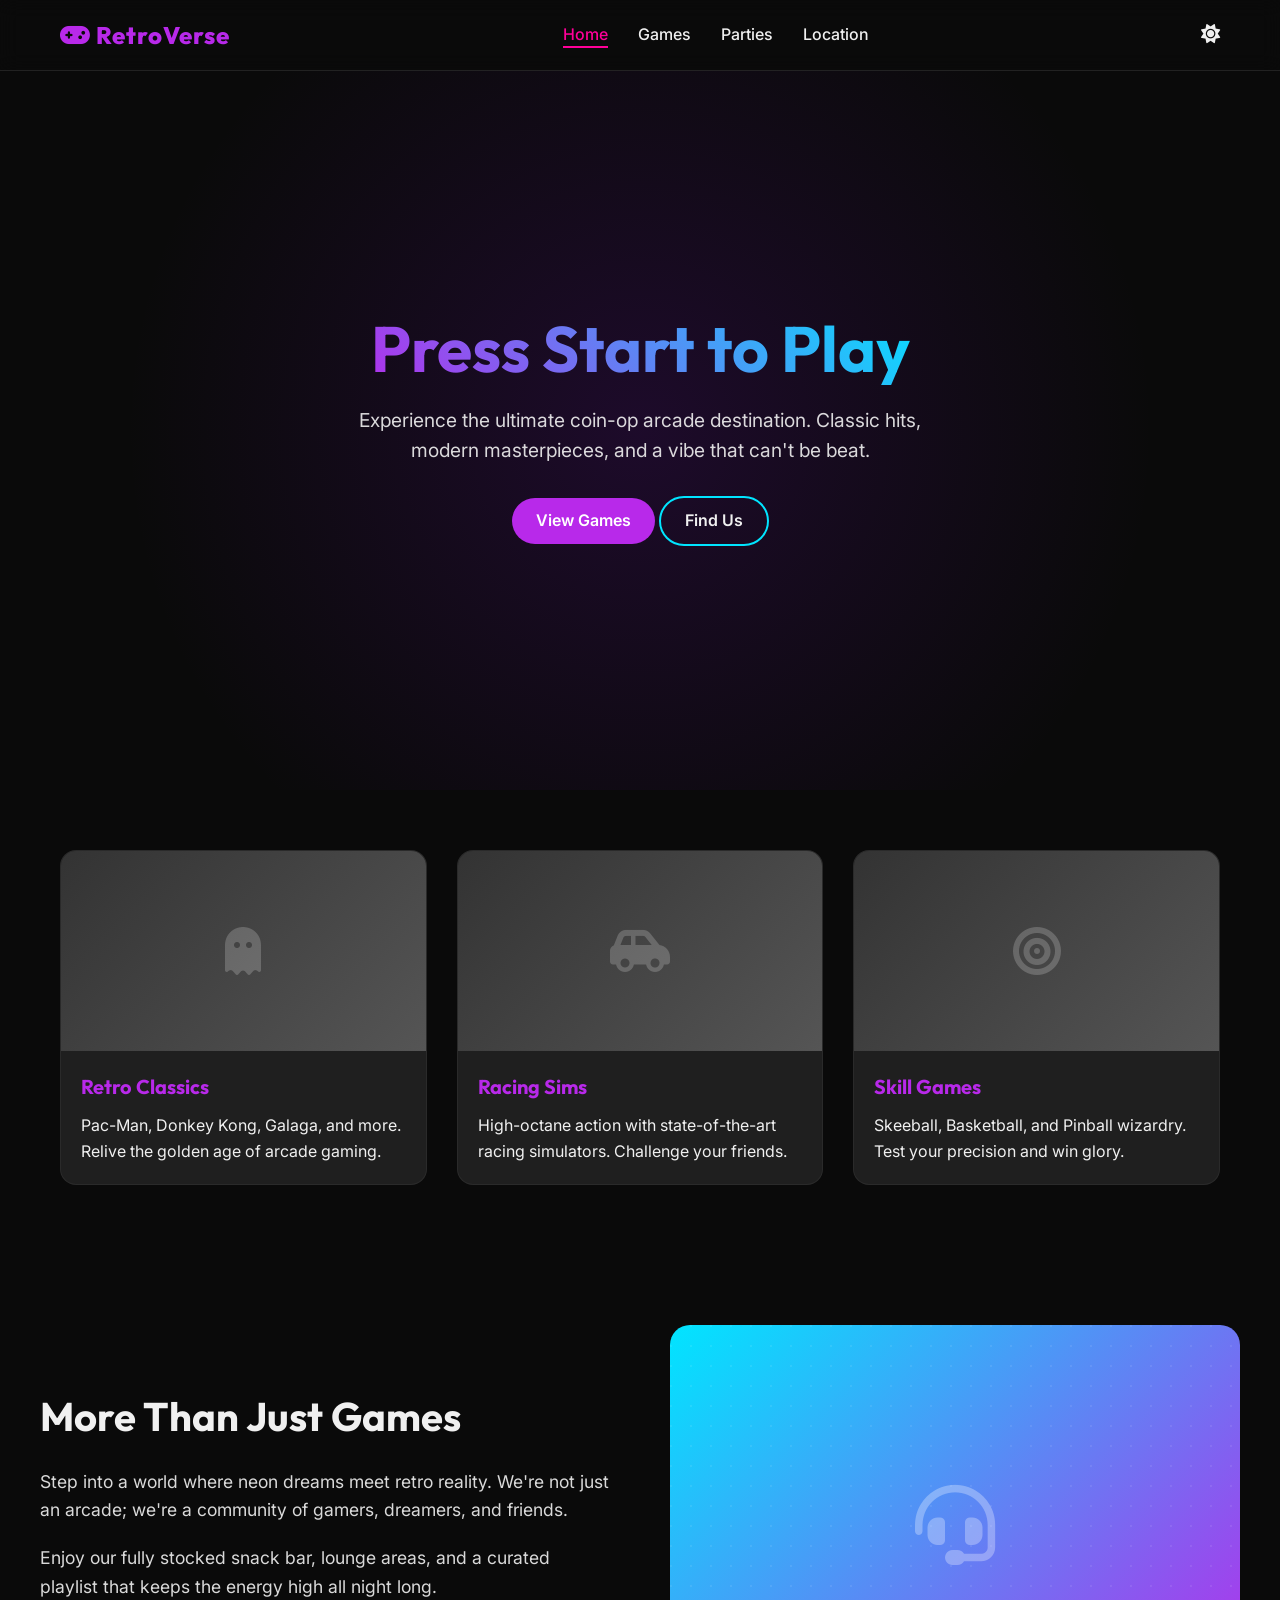
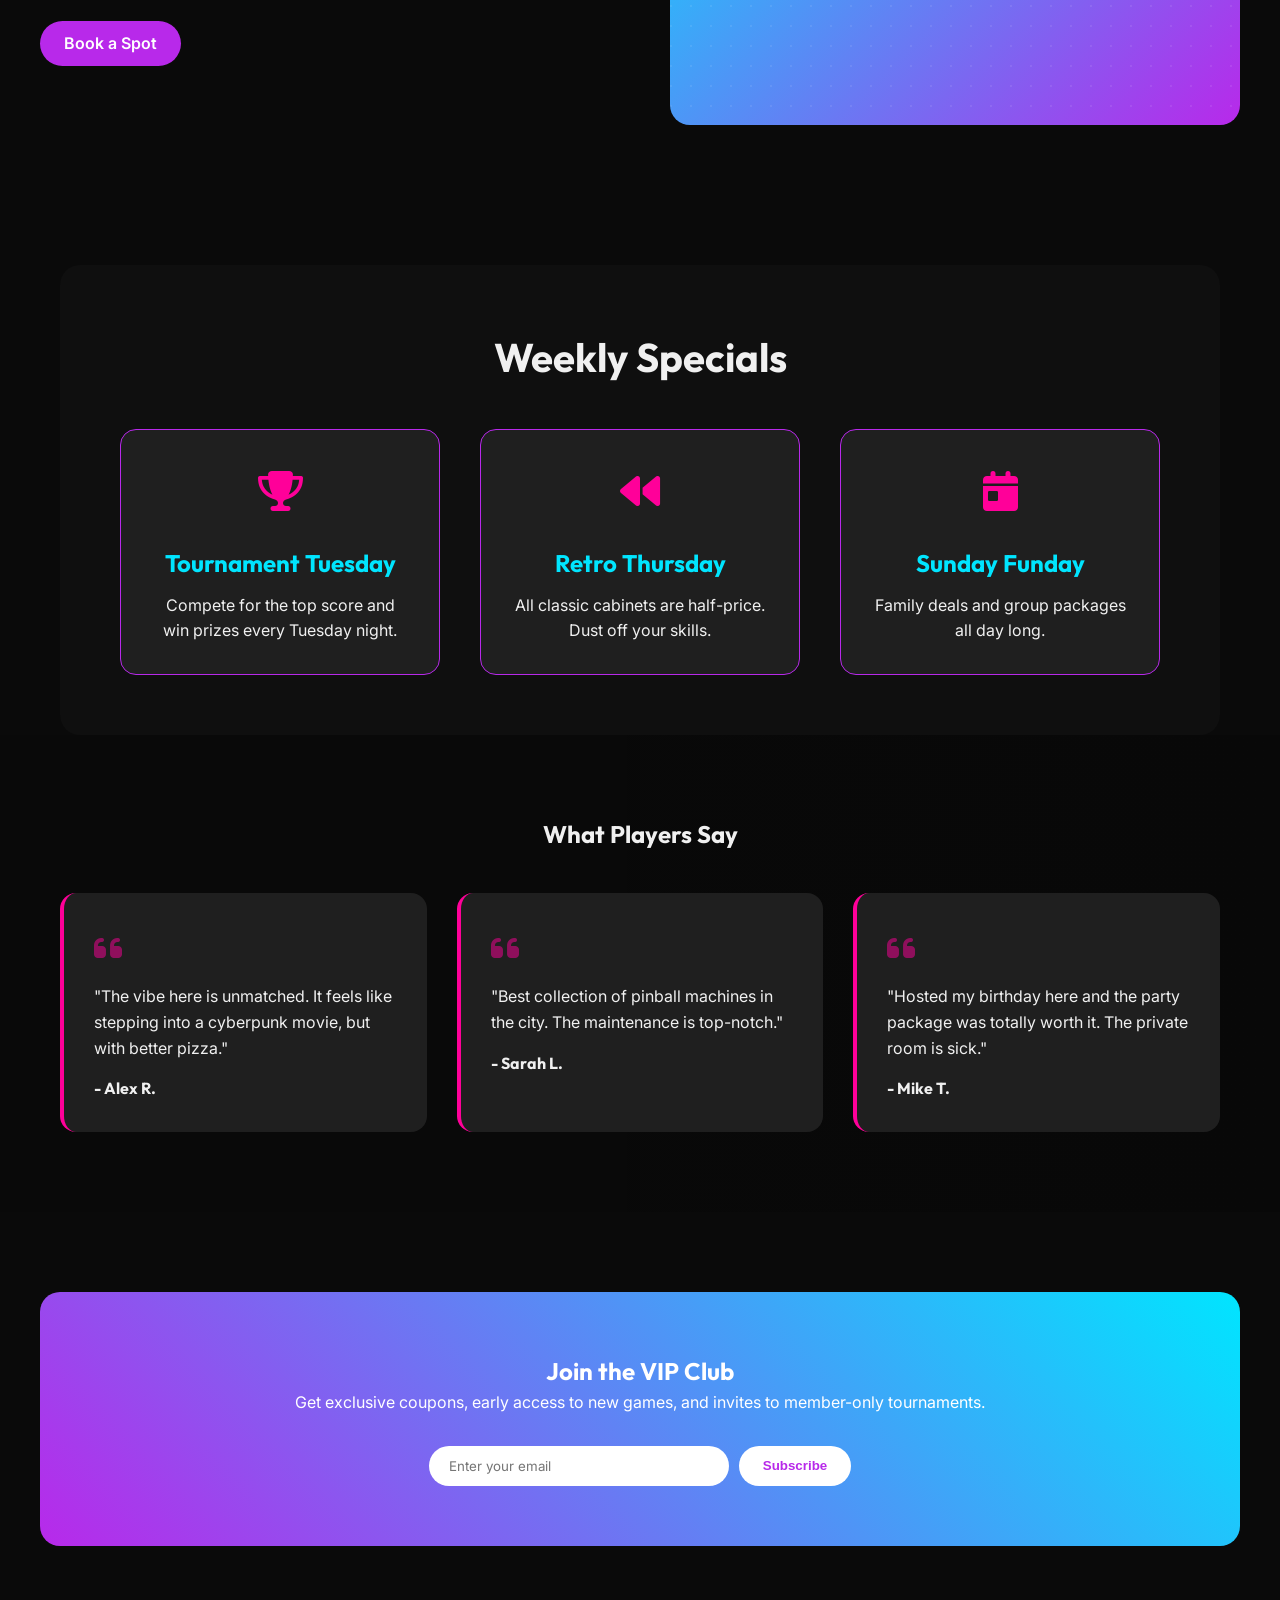
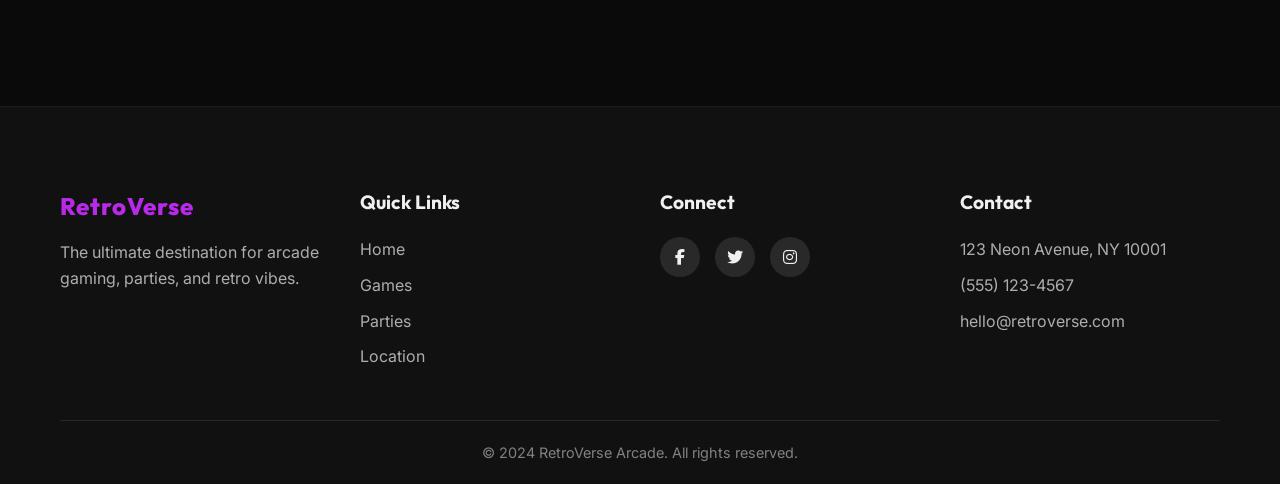
==== index.html @ ad03753a "first commit" ====
<!DOCTYPE html>
<html lang="en">

<head>
    <meta charset="UTF-8">
    <meta name="viewport" content="width=device-width, initial-scale=1.0">
    <title>RetroVerse Arcade - Level Up Your Night</title>
    <link rel="stylesheet" href="style.css">
    <!-- Google Fonts -->
    <link rel="preconnect" href="https://fonts.googleapis.com">
    <link rel="preconnect" href="https://fonts.gstatic.com" crossorigin>
    <link href="https://fonts.googleapis.com/css2?family=Inter:wght@400;500;600&family=Outfit:wght@700;800&display=swap"
        rel="stylesheet">
    <!-- FontAwesome -->
    <link rel="stylesheet" href="https://cdnjs.cloudflare.com/ajax/libs/font-awesome/6.4.0/css/all.min.css">
</head>

<body data-theme="dark">

    <!-- Scroll Top Button -->
    <div class="scroll-top">
        <i class="fa-solid fa-arrow-up"></i>
    </div>

    <header>
        <div class="container">
            <nav>
                <a href="index.html" class="logo"><i class="fa-solid fa-gamepad"></i> RetroVerse</a>
                <button class="menu-toggle"><i class="fa-solid fa-bars"></i></button>
                <ul class="nav-links">
                    <li><a href="index.html" class="active">Home</a></li>
                    <li><a href="games.html">Games</a></li>
                    <li><a href="parties.html">Parties</a></li>
                    <li><a href="location.html">Location</a></li>
                </ul>
                <button class="theme-toggle" aria-label="Toggle Dark Mode">
                    <i class="fa-solid fa-sun"></i>
                </button>
            </nav>
        </div>
    </header>

    <main>
        <section class="hero">
            <div class="container">
                <h1>Press Start to Play</h1>
                <p>Experience the ultimate coin-op arcade destination. Classic hits, modern masterpieces, and a vibe
                    that can't be beat.</p>
                <div class="hero-btns">
                    <a href="games.html" class="btn">View Games</a>
                    <a href="location.html" class="btn btn-secondary">Find Us</a>
                </div>
            </div>
        </section>

        <section class="container">
            <div class="games-grid">
                <div class="card">
                    <div class="card-img-placeholder"><i class="fa-solid fa-ghost"></i></div>
                    <div class="card-content">
                        <h3 class="card-title">Retro Classics</h3>
                        <p>Pac-Man, Donkey Kong, Galaga, and more. Relive the golden age of arcade gaming.</p>
                    </div>
                </div>
                <div class="card">
                    <div class="card-img-placeholder"><i class="fa-solid fa-car-side"></i></div>
                    <div class="card-content">
                        <h3 class="card-title">Racing Sims</h3>
                        <p>High-octane action with state-of-the-art racing simulators. Challenge your friends.</p>
                    </div>
                </div>
                <div class="card">
                    <div class="card-img-placeholder"><i class="fa-solid fa-bullseye"></i></div>
                    <div class="card-content">
                        <h3 class="card-title">Skill Games</h3>
                        <p>Skeeball, Basketball, and Pinball wizardry. Test your precision and win glory.</p>
                    </div>
                </div>
            </div>
        </section>

        <!-- Split Section -->
        <section class="container section-padding">
            <div class="split-section">
                <div class="split-content">
                    <h2>More Than Just Games</h2>
                    <p>Step into a world where neon dreams meet retro reality. We're not just an arcade; we're a
                        community of gamers, dreamers, and friends.</p>
                    <p>Enjoy our fully stocked snack bar, lounge areas, and a curated playlist that keeps the energy
                        high all night long.</p>
                    <a href="parties.html" class="btn">Book a Spot</a>
                </div>
                <div class="split-image">
                    <i class="fa-solid fa-headset"></i>
                </div>
            </div>
        </section>

        <!-- Events Section -->
        <section class="container">
            <div class="events-section">
                <h2>Weekly Specials</h2>
                <div class="events-list">
                    <div class="event-item">
                        <div class="event-icon"><i class="fa-solid fa-trophy"></i></div>
                        <h3 class="event-title">Tournament Tuesday</h3>
                        <p>Compete for the top score and win prizes every Tuesday night.</p>
                    </div>
                    <div class="event-item">
                        <div class="event-icon"><i class="fa-solid fa-backward"></i></div>
                        <h3 class="event-title">Retro Thursday</h3>
                        <p>All classic cabinets are half-price. Dust off your skills.</p>
                    </div>
                    <div class="event-item">
                        <div class="event-icon"><i class="fa-solid fa-calendar-day"></i></div>
                        <h3 class="event-title">Sunday Funday</h3>
                        <p>Family deals and group packages all day long.</p>
                    </div>
                </div>
            </div>
        </section>

        <!-- Testimonials Section -->
        <section class="testimonials-section">
            <div class="container">
                <h2 class="text-center">What Players Say</h2>
                <div class="testimonial-grid">
                    <div class="testimonial-card">
                        <div class="quote-icon"><i class="fa-solid fa-quote-left"></i></div>
                        <p>"The vibe here is unmatched. It feels like stepping into a cyberpunk movie, but with better
                            pizza."</p>
                        <h4 style="margin-top: 15px;">- Alex R.</h4>
                    </div>
                    <div class="testimonial-card">
                        <div class="quote-icon"><i class="fa-solid fa-quote-left"></i></div>
                        <p>"Best collection of pinball machines in the city. The maintenance is top-notch."</p>
                        <h4 style="margin-top: 15px;">- Sarah L.</h4>
                    </div>
                    <div class="testimonial-card">
                        <div class="quote-icon"><i class="fa-solid fa-quote-left"></i></div>
                        <p>"Hosted my birthday here and the party package was totally worth it. The private room is
                            sick."</p>
                        <h4 style="margin-top: 15px;">- Mike T.</h4>
                    </div>
                </div>
            </div>
        </section>

        <!-- Newsletter Section -->
        <section class="container section-padding">
            <div class="newsletter-box">
                <h2>Join the VIP Club</h2>
                <p>Get exclusive coupons, early access to new games, and invites to member-only tournaments.</p>
                <form class="newsletter-form" onsubmit="event.preventDefault(); alert('Welcome to the club!');">
                    <input type="email" class="newsletter-input" placeholder="Enter your email" required>
                    <button type="submit" class="btn btn-light">Subscribe</button>
                </form>
            </div>
        </section>
    </main>

    <footer>
        <div class="container">
            <div class="footer-grid">
                <div class="footer-col">
                    <a href="index.html" class="logo" style="margin-bottom: 15px; display: inline-block;">RetroVerse</a>
                    <p>The ultimate destination for arcade gaming, parties, and retro vibes.</p>
                </div>
                <div class="footer-col">
                    <h4>Quick Links</h4>
                    <ul class="footer-links">
                        <li><a href="index.html">Home</a></li>
                        <li><a href="games.html">Games</a></li>
                        <li><a href="parties.html">Parties</a></li>
                        <li><a href="location.html">Location</a></li>
                    </ul>
                </div>
                <div class="footer-col">
                    <h4>Connect</h4>
                    <div class="social-links">
                        <a href="#"><i class="fa-brands fa-facebook-f"></i></a>
                        <a href="#"><i class="fa-brands fa-twitter"></i></a>
                        <a href="#"><i class="fa-brands fa-instagram"></i></a>
                    </div>
                </div>
                <div class="footer-col">
                    <h4>Contact</h4>
                    <p>123 Neon Avenue, NY 10001</p>
                    <p>(555) 123-4567</p>
                    <p>hello@retroverse.com</p>
                </div>
            </div>
            <div class="footer-bottom">
                <p>&copy; 2024 RetroVerse Arcade. All rights reserved.</p>
            </div>
        </div>
    </footer>

    <script src="script.js"></script>
</body>

</html>
---- style.css ----
:root {
    /* Fonts */
    --font-heading: 'Outfit', sans-serif;
    --font-body: 'Inter', sans-serif;

    /* Light Theme Colors */
    --color-bg-light: #ffffff;
    --color-text-light: #1a1a1a;
    --color-primary-light: #6A0DAD;
    /* Purple */
    --color-secondary-light: #00D4FF;
    /* Cyan */
    --color-accent-light: #FF007F;
    /* Pink */
    --color-card-bg-light: #f3f3f3;
    --color-footer-bg-light: #e6e6e6;

    /* Dark Theme Colors */
    --color-bg-dark: #0a0a0a;
    --color-text-dark: #f0f0f0;
    --color-primary-dark: #b829ea;
    /* Neon Purple */
    --color-secondary-dark: #00e5ff;
    /* Neon Cyan */
    --color-accent-dark: #ff0099;
    /* Neon Pink */
    --color-card-bg-dark: #1f1f1f;
    --color-footer-bg-dark: #111111;

    /* Defaults (Light Mode initially) */
    --bg-color: var(--color-bg-light);
    --text-color: var(--color-text-light);
    --primary-color: var(--color-primary-light);
    --secondary-color: var(--color-secondary-light);
    --accent-color: var(--color-accent-light);
    --card-bg: var(--color-card-bg-light);
    --nav-bg: rgba(255, 255, 255, 0.9);
    --footer-bg: var(--color-footer-bg-light);
}

[data-theme="dark"] {
    --bg-color: var(--color-bg-dark);
    --text-color: var(--color-text-dark);
    --primary-color: var(--color-primary-dark);
    --secondary-color: var(--color-secondary-dark);
    --accent-color: var(--color-accent-dark);
    --card-bg: var(--color-card-bg-dark);
    --nav-bg: rgba(10, 10, 10, 0.9);
    --footer-bg: var(--color-footer-bg-dark);
}

* {
    box-sizing: border-box;
    margin: 0;
    padding: 0;
}

html {
    scroll-behavior: smooth;
}

body {
    background-color: var(--bg-color);
    color: var(--text-color);
    font-family: var(--font-body);
    transition: background-color 0.3s ease, color 0.3s ease;
    line-height: 1.6;
}

h1,
h2,
h3,
h4,
h5,
h6 {
    font-family: var(--font-heading);
    font-weight: 700;
}

/* Utilities */
.container {
    max-width: 1200px;
    margin: 0 auto;
    padding: 0 20px;
}

.section-padding {
    padding: 80px 0;
}

.text-center {
    text-align: center;
}

.mb-4 {
    margin-bottom: 2rem;
}

.btn {
    display: inline-block;
    padding: 10px 24px;
    background-color: var(--primary-color);
    color: white;
    text-decoration: none;
    border-radius: 30px;
    font-weight: 600;
    transition: transform 0.2s, box-shadow 0.2s;
    border: none;
    cursor: pointer;
}

.btn:hover {
    transform: translateY(-2px);
    box-shadow: 0 4px 15px var(--primary-color);
}

.btn-secondary {
    background-color: transparent;
    border: 2px solid var(--secondary-color);
    color: var(--text-color);
}

.btn-secondary:hover {
    background-color: var(--secondary-color);
    color: var(--color-bg-dark);
    /* Assume dark text on bright cyan */
}

/* Navigation */
header {
    position: fixed;
    top: 0;
    width: 100%;
    z-index: 1000;
    background: var(--nav-bg);
    -webkit-backdrop-filter: blur(10px);
    backdrop-filter: blur(10px);
    border-bottom: 1px solid rgba(255, 255, 255, 0.1);
}

nav {
    display: flex;
    justify-content: space-between;
    align-items: center;
    height: 70px;
}

.logo {
    font-size: 1.5rem;
    font-weight: 800;
    font-family: var(--font-heading);
    color: var(--primary-color);
    text-decoration: none;
    letter-spacing: 1px;
}

.nav-links {
    display: flex;
    gap: 30px;
    list-style: none;
}

.nav-links a {
    text-decoration: none;
    color: var(--text-color);
    font-weight: 500;
    transition: color 0.2s;
    position: relative;
}

.nav-links a:hover,
.nav-links a.active {
    color: var(--accent-color);
}

.nav-links a::after {
    content: '';
    position: absolute;
    width: 0;
    height: 2px;
    bottom: -4px;
    left: 0;
    background-color: var(--accent-color);
    transition: width 0.3s;
}

.nav-links a:hover::after,
.nav-links a.active::after {
    width: 100%;
}

.theme-toggle {
    background: none;
    border: none;
    cursor: pointer;
    color: var(--text-color);
    font-size: 1.2rem;
    transition: color 0.3s;
}

.theme-toggle:hover {
    color: var(--primary-color);
}

.menu-toggle {
    display: none;
    background: none;
    border: none;
    color: var(--text-color);
    font-size: 1.5rem;
    cursor: pointer;
}

/* Hero Section */
.hero {
    height: 80vh;
    display: flex;
    align-items: center;
    justify-content: center;
    text-align: center;
    background: radial-gradient(circle at center, rgba(106, 13, 173, 0.2) 0%, transparent 70%);
    margin-top: 70px;
}

.hero h1 {
    font-size: 4rem;
    margin-bottom: 20px;
    background: linear-gradient(45deg, var(--primary-color), var(--secondary-color));
    background-clip: text;
    -webkit-background-clip: text;
    -webkit-text-fill-color: transparent;
    color: transparent;
    line-height: 1.1;
}

.hero p {
    font-size: 1.2rem;
    max-width: 600px;
    margin: 0 auto 30px;
    opacity: 0.9;
}

/* Grid Layouts (Common) */
.games-grid {
    display: grid;
    grid-template-columns: repeat(auto-fit, minmax(280px, 1fr));
    gap: 30px;
    padding: 60px 0;
}

.card {
    background: var(--card-bg);
    border-radius: 16px;
    overflow: hidden;
    transition: transform 0.3s, box-shadow 0.3s;
    border: 1px solid rgba(255, 255, 255, 0.05);
}

.card:hover {
    transform: translateY(-8px);
    box-shadow: 0 10px 30px -10px rgba(0, 0, 0, 0.3);
}

.card-img-placeholder {
    width: 100%;
    height: 200px;
    background: linear-gradient(135deg, #333, #555);
    display: flex;
    align-items: center;
    justify-content: center;
    color: rgba(255, 255, 255, 0.2);
    font-size: 3rem;
}

.card-content {
    padding: 20px;
}

.card-title {
    font-size: 1.25rem;
    margin-bottom: 10px;
    color: var(--primary-color);
}

/* Features / Split Section */
.split-section {
    display: grid;
    grid-template-columns: 1fr 1fr;
    gap: 60px;
    align-items: center;
}

.split-content h2 {
    font-size: 2.5rem;
    margin-bottom: 20px;
}

.split-content p {
    font-size: 1.1rem;
    opacity: 0.9;
    margin-bottom: 20px;
}

.split-image {
    height: 400px;
    background: linear-gradient(135deg, var(--secondary-color), var(--primary-color));
    border-radius: 20px;
    display: flex;
    align-items: center;
    justify-content: center;
    font-size: 5rem;
    color: rgba(255, 255, 255, 0.3);
    position: relative;
    overflow: hidden;
}

.split-image::after {
    content: '';
    position: absolute;
    inset: 0;
    background: url('[data-uri]');
}

/* Events Section */
.events-section {
    margin-top: 60px;
    background: rgba(255, 255, 255, 0.02);
    border-radius: 20px;
    padding: 60px;
    text-align: center;
}

.events-section h2 {
    font-size: 2.5rem;
    margin-bottom: 40px;
}

.events-list {
    display: flex;
    flex-wrap: wrap;
    justify-content: center;
    gap: 40px;
}

.event-item {
    flex: 1;
    min-width: 250px;
    background: var(--card-bg);
    padding: 30px;
    border-radius: 16px;
    border: 1px solid var(--primary-color);
}

.event-icon {
    font-size: 2.5rem;
    color: var(--accent-color);
    margin-bottom: 20px;
}

.event-title {
    font-size: 1.5rem;
    margin-bottom: 10px;
    color: var(--secondary-color);
}

/* New Sections Styling */
.testimonials-section {
    padding: 80px 0;
    background: linear-gradient(to right, rgba(0, 0, 0, 0.1), rgba(0, 0, 0, 0.2));
}

.testimonial-grid {
    display: grid;
    grid-template-columns: repeat(auto-fit, minmax(300px, 1fr));
    gap: 30px;
    margin-top: 40px;
}

.testimonial-card {
    background: var(--card-bg);
    padding: 30px;
    border-radius: 16px;
    border-left: 4px solid var(--accent-color);
}

.quote-icon {
    font-size: 2rem;
    color: var(--accent-color);
    opacity: 0.5;
    margin-bottom: 10px;
}

.newsletter-section {
    padding: 80px 0;
    text-align: center;
}

.newsletter-box {
    background: linear-gradient(45deg, var(--primary-color), var(--secondary-color));
    border-radius: 20px;
    padding: 60px;
    color: white;
    text-align: center;
}

.newsletter-form {
    margin-top: 30px;
    display: flex;
    justify-content: center;
    gap: 10px;
}

.newsletter-input {
    padding: 12px 20px;
    border-radius: 30px;
    border: none;
    min-width: 300px;
    font-family: var(--font-body);
}

.btn-light {
    background-color: white;
    color: var(--primary-color);
    border: none;
}

.btn-light:hover {
    background-color: var(--bg-color);
    color: var(--primary-color);
}

/* Pricing Grid */
.pricing-grid {
    display: grid;
    grid-template-columns: repeat(auto-fit, minmax(300px, 1fr));
    gap: 40px;
    margin: 40px 0 80px;
}

.pricing-card {
    background: var(--card-bg);
    padding: 40px;
    border-radius: 20px;
    border: 1px solid rgba(255, 255, 255, 0.05);
    text-align: center;
    position: relative;
    transition: transform 0.3s;
}

.pricing-card.popular {
    border: 2px solid var(--primary-color);
    transform: scale(1.05);
    z-index: 10;
    box-shadow: 0 0 30px rgba(106, 13, 173, 0.3);
}

.pricing-card:hover {
    transform: translateY(-10px);
}

.popular-badge {
    position: absolute;
    top: -15px;
    left: 50%;
    transform: translateX(-50%);
    background: var(--primary-color);
    color: white;
    padding: 5px 20px;
    border-radius: 20px;
    font-size: 0.9rem;
    font-weight: 700;
}

.price {
    font-size: 3.5rem;
    font-weight: 800;
    color: var(--secondary-color);
    margin: 20px 0;
    line-height: 1;
}

.price span {
    font-size: 1rem;
    color: var(--text-color);
    opacity: 0.7;
    font-weight: 400;
}

.features-list {
    list-style: none;
    text-align: left;
    margin: 30px 0;
}

.features-list li {
    margin-bottom: 15px;
    font-size: 1rem;
    display: flex;
    align-items: center;
}

.features-list i {
    color: var(--accent-color);
    margin-right: 15px;
    font-size: 1.1rem;
}

/* Amenities Grid */
.amenities-section {
    margin-bottom: 60px;
}

.amenities-grid {
    display: grid;
    grid-template-columns: repeat(auto-fit, minmax(200px, 1fr));
    gap: 30px;
    margin-top: 40px;
}

.amenity-item {
    text-align: center;
    padding: 20px;
}

.amenity-icon {
    font-size: 3rem;
    color: var(--secondary-color);
    margin-bottom: 20px;
}

.amenity-item h4 {
    font-size: 1.2rem;
    margin-bottom: 5px;
}

.amenity-item p {
    font-size: 0.9rem;
    opacity: 0.7;
}

/* Booking Form */
.contact-form {
    max-width: 600px;
    margin: 0 auto;
    background: var(--card-bg);
    padding: 40px;
    border-radius: 16px;
    border: 1px solid rgba(255, 255, 255, 0.1);
}

.form-group {
    margin-bottom: 20px;
}

.form-label {
    display: block;
    margin-bottom: 8px;
    font-weight: 600;
}

.form-input {
    width: 100%;
    padding: 12px;
    border-radius: 8px;
    border: 1px solid rgba(255, 255, 255, 0.2);
    background: rgba(0, 0, 0, 0.2);
    color: var(--text-color);
    font-family: var(--font-body);
}

.form-input:focus {
    outline: none;
    border-color: var(--primary-color);
}

/* Scroll Top Button */
.scroll-top {
    position: fixed;
    bottom: 30px;
    right: 30px;
    width: 50px;
    height: 50px;
    background-color: var(--accent-color);
    color: white;
    border-radius: 50%;
    display: flex;
    align-items: center;
    justify-content: center;
    font-size: 1.5rem;
    cursor: pointer;
    opacity: 0;
    visibility: hidden;
    transition: opacity 0.3s, transform 0.3s;
    z-index: 999;
}

.scroll-top.visible {
    opacity: 1;
    visibility: visible;
}

.scroll-top:hover {
    transform: translateY(-5px);
}

/* Footer (New 4-Column) */
footer {
    background-color: var(--footer-bg);
    padding: 80px 0 20px;
    margin-top: 80px;
    border-top: 1px solid rgba(255, 255, 255, 0.05);
}

.footer-grid {
    display: grid;
    grid-template-columns: repeat(auto-fit, minmax(200px, 1fr));
    gap: 40px;
    padding-bottom: 40px;
    border-bottom: 1px solid rgba(255, 255, 255, 0.1);
}

.footer-col h4 {
    color: var(--text-color);
    margin-bottom: 20px;
    font-size: 1.2rem;
}

.footer-col p {
    opacity: 0.7;
    margin-bottom: 10px;
}

.footer-links {
    list-style: none;
}

.footer-links li {
    margin-bottom: 10px;
}

.footer-links a {
    color: var(--text-color);
    opacity: 0.7;
    text-decoration: none;
    transition: opacity 0.2s;
}

.footer-links a:hover {
    opacity: 1;
    color: var(--primary-color);
}

.social-links {
    display: flex;
    gap: 15px;
}

.social-links a {
    width: 40px;
    height: 40px;
    background: rgba(255, 255, 255, 0.1);
    display: flex;
    align-items: center;
    justify-content: center;
    border-radius: 50%;
    color: var(--text-color);
    text-decoration: none;
    transition: background 0.3s, transform 0.3s;
}

.social-links a:hover {
    background: var(--primary-color);
    transform: translateY(-3px);
}

.footer-bottom {
    text-align: center;
    padding-top: 20px;
    opacity: 0.5;
    font-size: 0.9rem;
}

/* Mobile */
@media (max-width: 768px) {
    .hero h1 {
        font-size: 2.5rem;
    }

    .nav-links {
        display: none;
        position: absolute;
        top: 70px;
        left: 0;
        width: 100%;
        background: var(--card-bg);
        flex-direction: column;
        align-items: center;
        padding: 30px 0;
        border-bottom: 1px solid rgba(255, 255, 255, 0.1);
        z-index: 1001;
    }

    .nav-links.active {
        display: flex;
    }

    .menu-toggle {
        display: block;
    }

    .split-section {
        grid-template-columns: 1fr;
    }

    .newsletter-form {
        flex-direction: column;
        align-items: center;
    }

    .newsletter-input {
        width: 100%;
        min-width: auto;
    }

    .pricing-card.popular {
        transform: scale(1);
    }
}
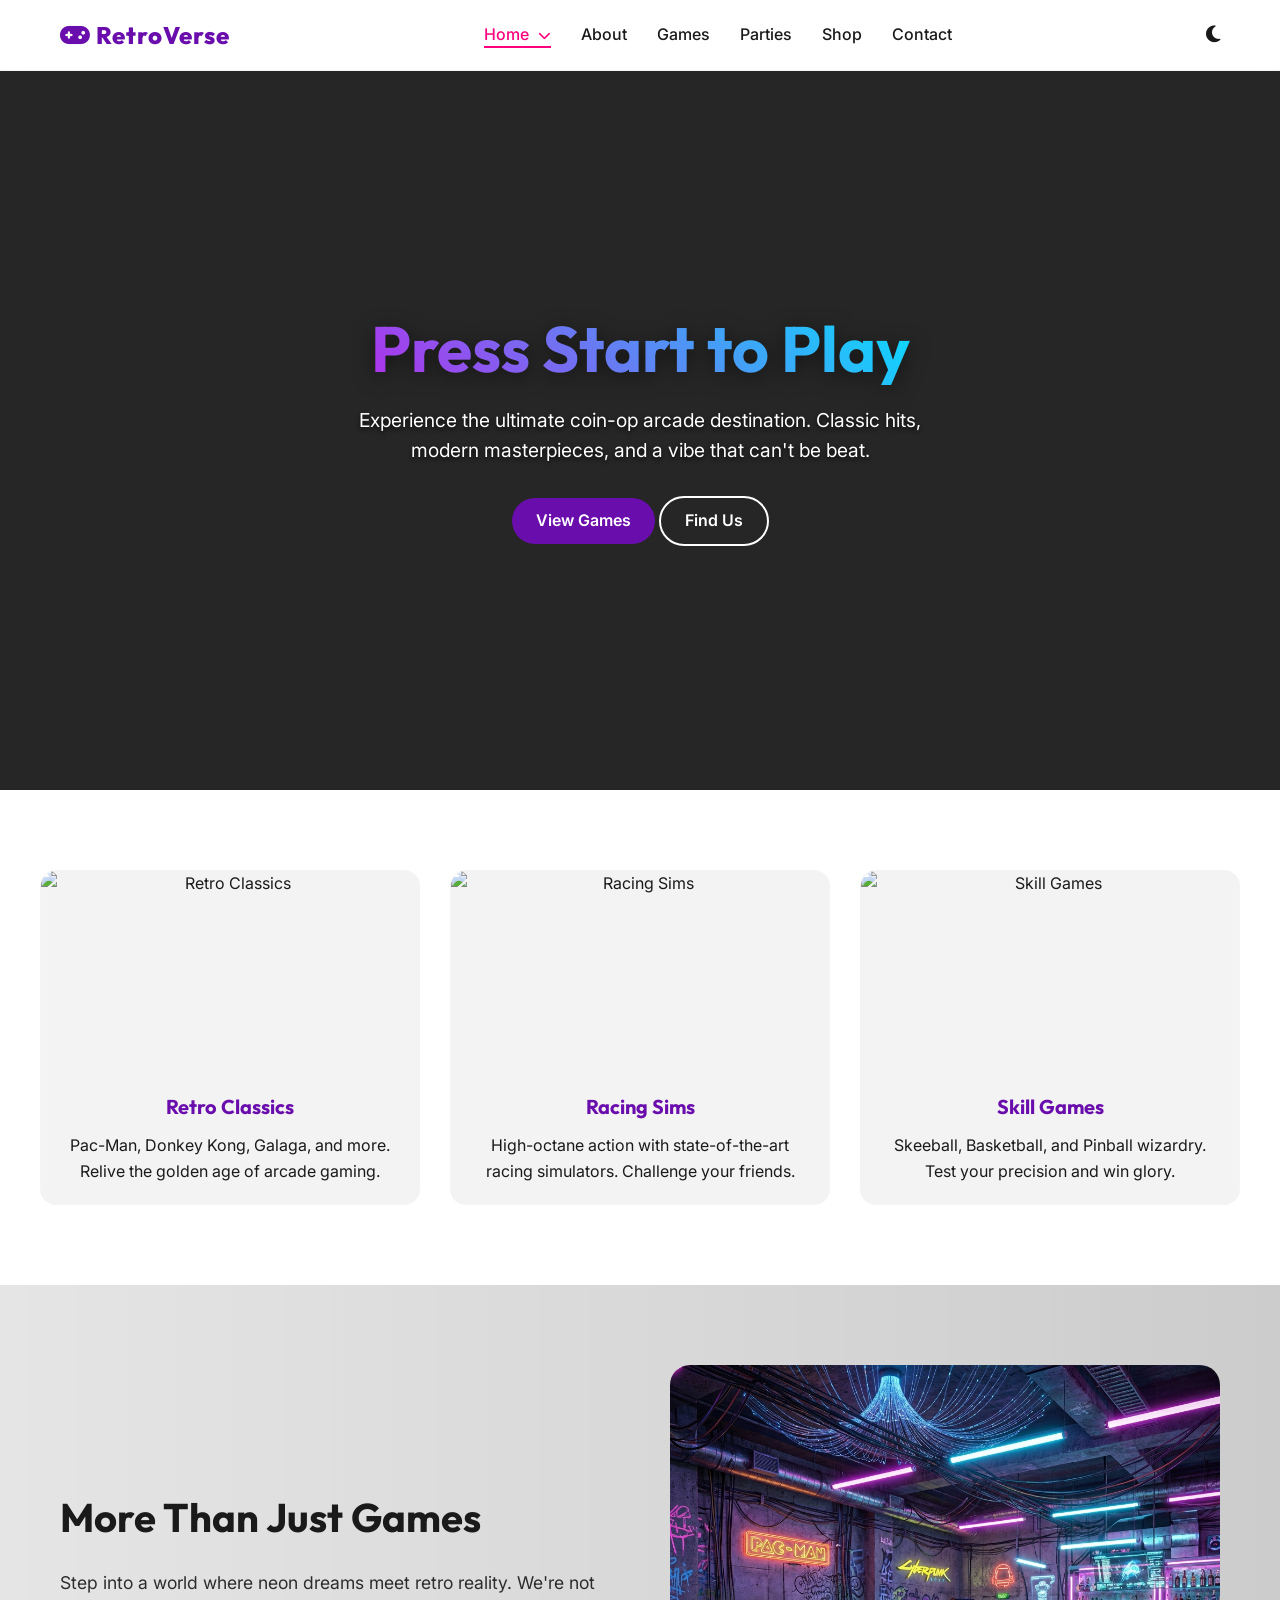
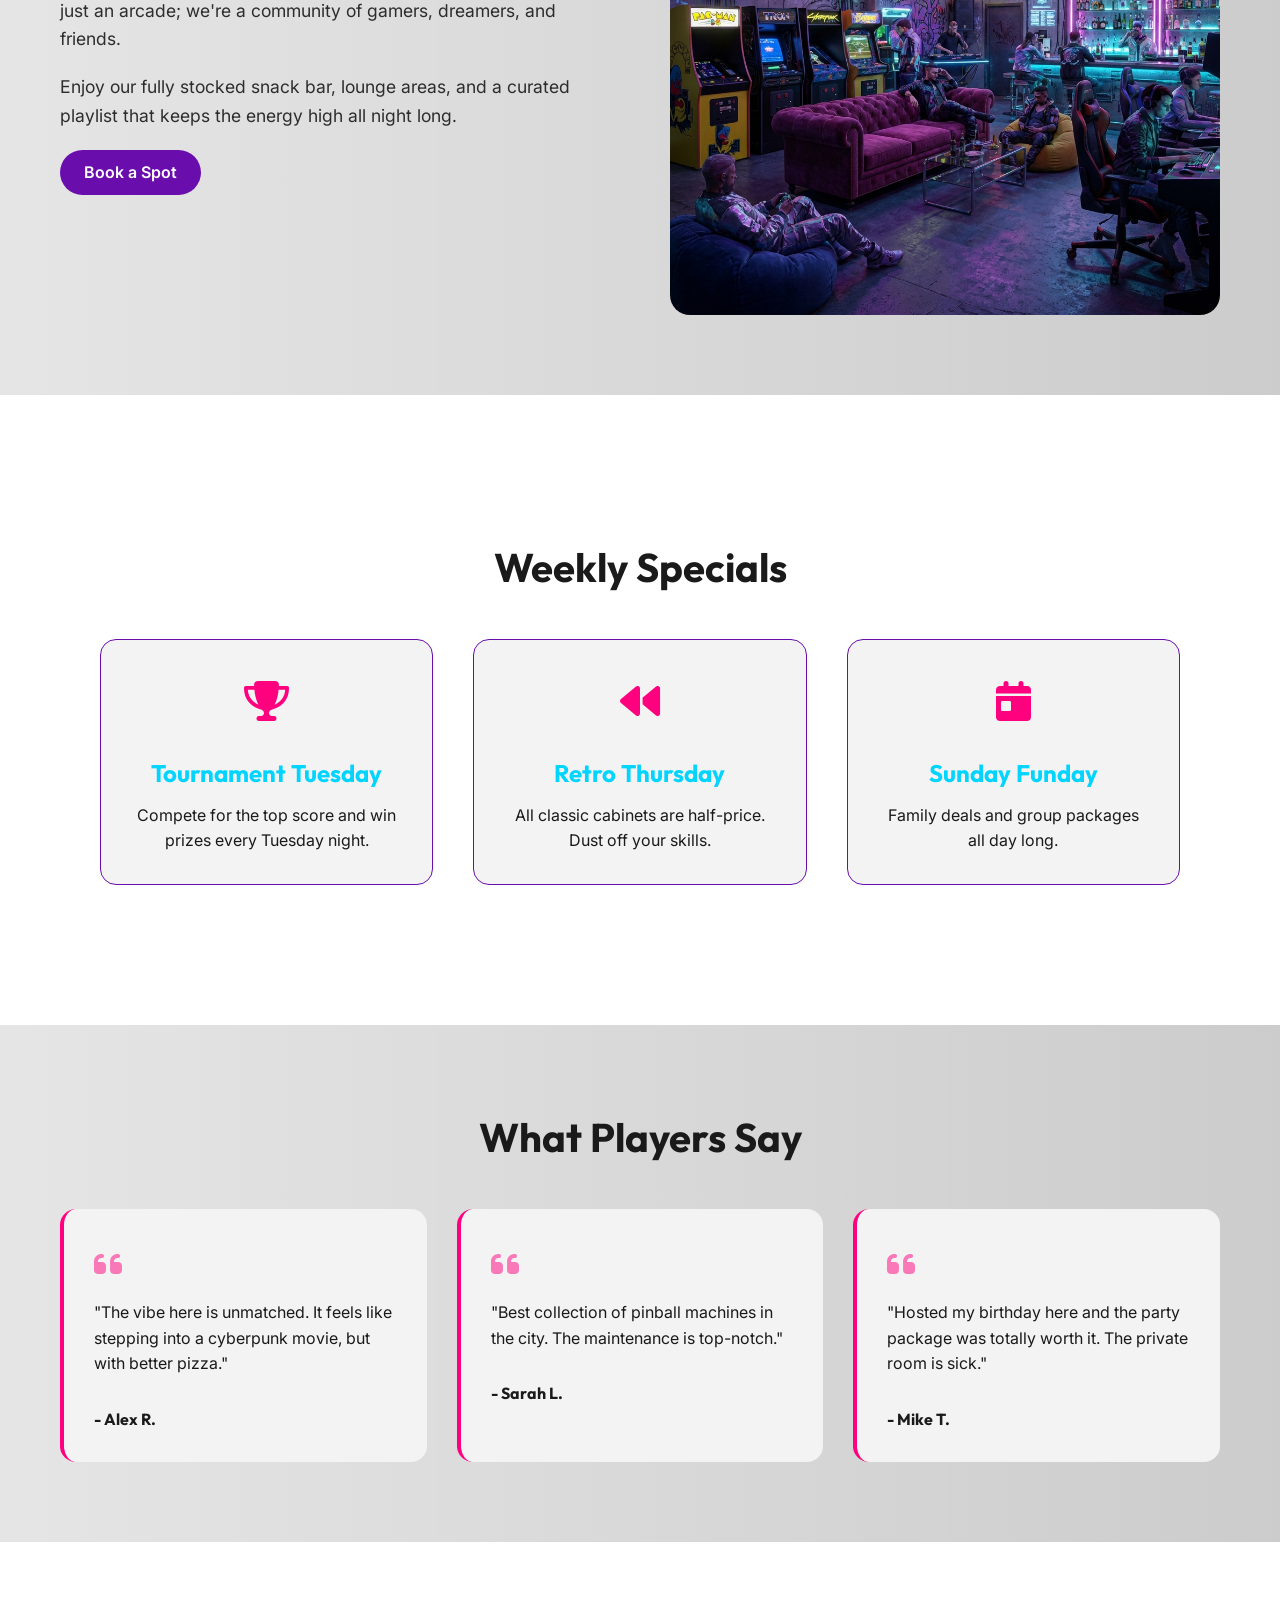
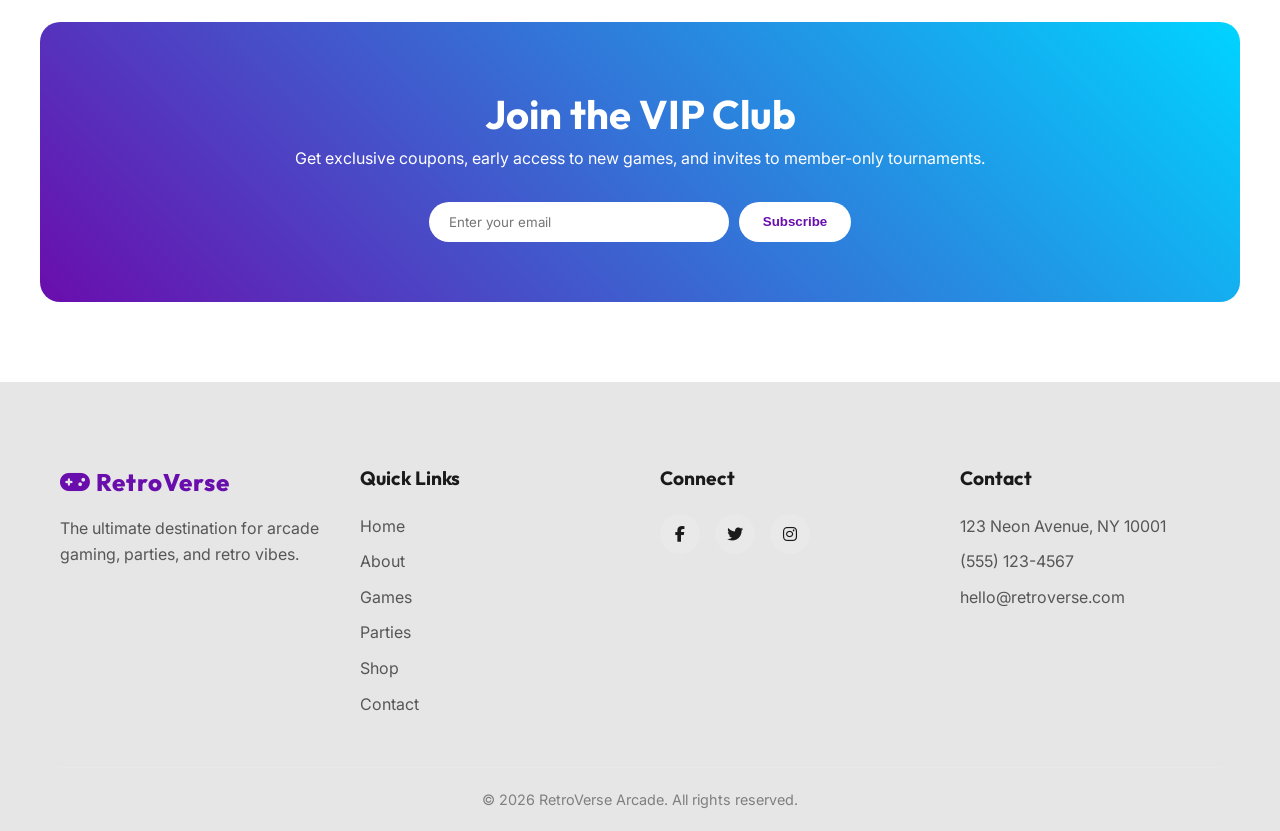
==== commit 79c21036: "testing corrections" ====
--- a/index.html
+++ b/index.html
@@ -6,6 +6,8 @@
     <meta name="viewport" content="width=device-width, initial-scale=1.0">
     <title>RetroVerse Arcade - Level Up Your Night</title>
     <link rel="stylesheet" href="style.css">
+    <link rel="icon"
+        href="data:image/svg+xml,<svg xmlns=%22http://www.w3.org/2000/svg%22 viewBox=%220 0 100 100%22><text y=%22.9em%22 font-size=%2290%22>🕹️</text></svg>">
     <!-- Google Fonts -->
     <link rel="preconnect" href="https://fonts.googleapis.com">
     <link rel="preconnect" href="https://fonts.gstatic.com" crossorigin>
@@ -15,7 +17,7 @@
     <link rel="stylesheet" href="https://cdnjs.cloudflare.com/ajax/libs/font-awesome/6.4.0/css/all.min.css">
 </head>
 
-<body data-theme="dark">
+<body>
 
     <!-- Scroll Top Button -->
     <div class="scroll-top">
@@ -26,16 +28,25 @@
         <div class="container">
             <nav>
                 <a href="index.html" class="logo"><i class="fa-solid fa-gamepad"></i> RetroVerse</a>
-                <button class="menu-toggle"><i class="fa-solid fa-bars"></i></button>
                 <ul class="nav-links">
-                    <li><a href="index.html" class="active">Home</a></li>
+                    <li class="dropdown">
+                        <a href="index.html" class="active">Home <i class="fa-solid fa-chevron-down"
+                                style="font-size: 0.8em; margin-left: 5px;"></i></a>
+                        <div class="dropdown-content">
+                            <a href="index.html">Home 1</a>
+                            <a href="home2.html">Home 2</a>
+                        </div>
+                    </li>
+                    <li><a href="about.html">About</a></li>
                     <li><a href="games.html">Games</a></li>
                     <li><a href="parties.html">Parties</a></li>
-                    <li><a href="location.html">Location</a></li>
+                    <li><a href="#">Shop</a></li>
+                    <li><a href="contact.html">Contact</a></li>
                 </ul>
                 <button class="theme-toggle" aria-label="Toggle Dark Mode">
-                    <i class="fa-solid fa-sun"></i>
+                    <i class="fa-solid fa-moon"></i>
                 </button>
+                <button class="menu-toggle"><i class="fa-solid fa-bars"></i></button>
             </nav>
         </div>
     </header>
@@ -53,24 +64,27 @@
             </div>
         </section>
 
-        <section class="container">
+        <section class="container section-padding" style="text-align: center;">
             <div class="games-grid">
                 <div class="card">
-                    <div class="card-img-placeholder"><i class="fa-solid fa-ghost"></i></div>
+                    <img src="https://images.splitshire.com/full/The-Cyberpunk-Basement-Gaming-Room-of-1980s_wzZMU.png"
+                        alt="Retro Classics" class="card-img">
                     <div class="card-content">
                         <h3 class="card-title">Retro Classics</h3>
                         <p>Pac-Man, Donkey Kong, Galaga, and more. Relive the golden age of arcade gaming.</p>
                     </div>
                 </div>
                 <div class="card">
-                    <div class="card-img-placeholder"><i class="fa-solid fa-car-side"></i></div>
+                    <img src="https://i.etsystatic.com/49932278/c/1515/1515/187/455/il/de0cb8/7320065948/il_340x270.7320065948_3abj.jpg"
+                        alt="Racing Sims" class="card-img">
                     <div class="card-content">
                         <h3 class="card-title">Racing Sims</h3>
                         <p>High-octane action with state-of-the-art racing simulators. Challenge your friends.</p>
                     </div>
                 </div>
                 <div class="card">
-                    <div class="card-img-placeholder"><i class="fa-solid fa-bullseye"></i></div>
+                    <img src="https://customneon.com/media/catalog/product/cache/5ba0f9e27e65b43951ca47eb45bed734/r/e/retro-arcade.jpg"
+                        alt="Skill Games" class="card-img">
                     <div class="card-content">
                         <h3 class="card-title">Skill Games</h3>
                         <p>Skeeball, Basketball, and Pinball wizardry. Test your precision and win glory.</p>
@@ -80,24 +94,27 @@
         </section>
 
         <!-- Split Section -->
+        <!-- Split Section -->
+        <section class="testimonials-section">
+            <div class="container">
+                <div class="split-section">
+                    <div class="split-content">
+                        <h2>More Than Just Games</h2>
+                        <p>Step into a world where neon dreams meet retro reality. We're not just an arcade; we're a
+                            community of gamers, dreamers, and friends.</p>
+                        <p>Enjoy our fully stocked snack bar, lounge areas, and a curated playlist that keeps the energy
+                            high all night long.</p>
+                        <a href="parties.html" class="btn">Book a Spot</a>
+                    </div>
+                    <div class="split-image">
+                        <img src="images/latest_news.png" alt="Arcade Lounge Vibe">
+                    </div>
+                </div>
+            </div>
+        </section>
+
+        <!-- Events Section -->
         <section class="container section-padding">
-            <div class="split-section">
-                <div class="split-content">
-                    <h2>More Than Just Games</h2>
-                    <p>Step into a world where neon dreams meet retro reality. We're not just an arcade; we're a
-                        community of gamers, dreamers, and friends.</p>
-                    <p>Enjoy our fully stocked snack bar, lounge areas, and a curated playlist that keeps the energy
-                        high all night long.</p>
-                    <a href="parties.html" class="btn">Book a Spot</a>
-                </div>
-                <div class="split-image">
-                    <i class="fa-solid fa-headset"></i>
-                </div>
-            </div>
-        </section>
-
-        <!-- Events Section -->
-        <section class="container">
             <div class="events-section">
                 <h2>Weekly Specials</h2>
                 <div class="events-list">
@@ -163,16 +180,19 @@
         <div class="container">
             <div class="footer-grid">
                 <div class="footer-col">
-                    <a href="index.html" class="logo" style="margin-bottom: 15px; display: inline-block;">RetroVerse</a>
+                    <a href="index.html" class="logo" style="margin-bottom: 15px; display: inline-block;"><i
+                            class="fa-solid fa-gamepad"></i> RetroVerse</a>
                     <p>The ultimate destination for arcade gaming, parties, and retro vibes.</p>
                 </div>
                 <div class="footer-col">
                     <h4>Quick Links</h4>
                     <ul class="footer-links">
                         <li><a href="index.html">Home</a></li>
+                        <li><a href="about.html">About</a></li>
                         <li><a href="games.html">Games</a></li>
                         <li><a href="parties.html">Parties</a></li>
-                        <li><a href="location.html">Location</a></li>
+                        <li><a href="#">Shop</a></li>
+                        <li><a href="contact.html">Contact</a></li>
                     </ul>
                 </div>
                 <div class="footer-col">
@@ -191,7 +211,7 @@
                 </div>
             </div>
             <div class="footer-bottom">
-                <p>&copy; 2024 RetroVerse Arcade. All rights reserved.</p>
+                <p>&copy; 2026 RetroVerse Arcade. All rights reserved.</p>
             </div>
         </div>
     </footer>
--- a/style.css
+++ b/style.css
@@ -49,6 +49,312 @@
     --footer-bg: var(--color-footer-bg-dark);
 }
 
+/* Home 2 Distinct Theme (Sunset/Fire) */
+/* Home 2 Distinct Theme (Sunset/Fire) - COLORS REVERTED TO DEFAULT */
+/* Layout classes utilize .home-variant-2 but colors are now inherited from :root */
+
+/* Dropdown Menu */
+.dropdown {
+    position: relative;
+    display: inline-block;
+}
+
+.dropdown-content {
+    display: none;
+    position: absolute;
+    background-color: var(--card-bg);
+    min-width: 160px;
+    box-shadow: 0px 8px 16px 0px rgba(0, 0, 0, 0.2);
+    z-index: 1;
+    border-radius: 8px;
+    top: 100%;
+    left: 0;
+    overflow: hidden;
+    border: 1px solid rgba(255, 255, 255, 0.1);
+}
+
+/* Home 2 Unique Components */
+
+/* 1. Split Hero */
+.home-variant-2 h2.text-center {
+    font-size: 2.5rem;
+    margin-bottom: 60px;
+}
+
+.home-variant-2 .hero-split {
+    background: none !important;
+    /* Remove bg image */
+    position: relative;
+    overflow: hidden;
+    height: 90vh;
+    /* Taller */
+}
+
+.home-variant-2 .hero-split::before {
+    content: '';
+    position: absolute;
+    top: 0;
+    left: 0;
+    width: 100%;
+    height: 100%;
+    background: radial-gradient(circle at 70% 50%, rgba(106, 13, 173, 0.15), transparent 60%),
+        linear-gradient(to right, var(--bg-color), transparent);
+    z-index: -1;
+}
+
+.home-variant-2 .container.expanded-width {
+    max-width: 1400px;
+    display: flex;
+    align-items: center;
+    justify-content: space-between;
+    gap: 50px;
+    height: 100%;
+}
+
+.home-variant-2 .hero-content {
+    flex: 1;
+    text-align: left;
+    padding-left: 20px;
+}
+
+.home-variant-2 .hero-visual {
+    flex: 1;
+    display: flex;
+    justify-content: center;
+    perspective: 1000px;
+}
+
+.home-variant-2 .hero-img-3d {
+    width: 100%;
+    max-width: 500px;
+    border-radius: 20px;
+    transform: rotateY(-15deg) rotateX(5deg);
+    box-shadow: -20px 20px 50px rgba(0, 0, 0, 0.5);
+    transition: transform 0.5s ease;
+}
+
+.home-variant-2 .hero-visual:hover .hero-img-3d {
+    transform: rotateY(0deg) rotateX(0deg);
+}
+
+/* Glitch Effect */
+.glitch-text {
+    font-size: 5rem;
+    position: relative;
+    color: var(--text-color);
+    letter-spacing: -2px;
+}
+
+.glitch-text::before,
+.glitch-text::after {
+    content: attr(data-text);
+    position: absolute;
+    top: 0;
+    left: 0;
+    width: 100%;
+    height: 100%;
+    opacity: 0.8;
+}
+
+.glitch-text::before {
+    color: var(--primary-color);
+    z-index: -1;
+    animation: glitch-anim-1 2s infinite linear alternate-reverse;
+}
+
+.glitch-text::after {
+    color: var(--secondary-color);
+    z-index: -2;
+    animation: glitch-anim-2 3s infinite linear alternate-reverse;
+}
+
+@keyframes glitch-anim-1 {
+    0% {
+        clip-path: inset(20% 0 80% 0);
+        transform: translate(-2px, 1px);
+    }
+
+    100% {
+        clip-path: inset(60% 0 10% 0);
+        transform: translate(2px, -1px);
+    }
+}
+
+@keyframes glitch-anim-2 {
+    0% {
+        clip-path: inset(10% 0 60% 0);
+        transform: translate(2px, 1px);
+    }
+
+    100% {
+        clip-path: inset(80% 0 5% 0);
+        transform: translate(-2px, -1px);
+    }
+}
+
+/* 2. Featured Grid (Spotlight) */
+.featured-grid {
+    display: grid;
+    grid-template-columns: 2fr 1fr;
+    gap: 30px;
+    height: 500px;
+}
+
+.feature-card {
+    position: relative;
+    border-radius: 20px;
+    overflow: hidden;
+    background: var(--card-bg);
+    transition: transform 0.3s;
+}
+
+.main-feature {
+    height: 100%;
+    display: flex;
+    align-items: flex-end;
+}
+
+.feature-bg {
+    position: absolute;
+    top: 0;
+    left: 0;
+    width: 100%;
+    height: 100%;
+    background-size: cover;
+    background-position: center;
+    transition: transform 0.5s;
+}
+
+.main-feature:hover .feature-bg {
+    transform: scale(1.1);
+}
+
+.feature-content {
+    position: relative;
+    z-index: 2;
+    padding: 30px;
+    background: linear-gradient(to top, rgba(0, 0, 0, 0.9), transparent);
+    width: 100%;
+    color: white;
+}
+
+.feature-col {
+    display: flex;
+    flex-direction: column;
+    gap: 30px;
+}
+
+.small-feature {
+    flex: 1;
+    display: flex;
+    align-items: center;
+    justify-content: center;
+    background: var(--card-bg);
+    border: 1px solid rgba(255, 255, 255, 0.05);
+}
+
+.small-feature h3 {
+    color: var(--primary-color);
+}
+
+.icon-large {
+    font-size: 2.5rem;
+    margin-bottom: 15px;
+    color: var(--secondary-color);
+}
+
+/* 3. Masonry Testimonials */
+.masonry-grid {
+    column-count: 3;
+    column-gap: 30px;
+}
+
+.testi-card {
+    background: var(--card-bg);
+    padding: 30px;
+    border-radius: 16px;
+    margin-bottom: 30px;
+    break-inside: avoid;
+    border: 1px solid rgba(255, 255, 255, 0.05);
+    box-shadow: 0 10px 30px rgba(0, 0, 0, 0.1);
+}
+
+.large-testi {
+    background: linear-gradient(135deg, var(--primary-color), var(--accent-color));
+    color: white;
+}
+
+.large-testi .quote-icon {
+    color: rgba(255, 255, 255, 0.3);
+}
+
+.testi-text.big {
+    font-size: 1.4rem;
+    font-weight: 300;
+    line-height: 1.4;
+}
+
+.testi-author {
+    display: flex;
+    align-items: center;
+    gap: 15px;
+    margin-top: 20px;
+}
+
+.avatar {
+    width: 50px;
+    height: 50px;
+    background: rgba(255, 255, 255, 0.2);
+    border-radius: 50%;
+    display: flex;
+    align-items: center;
+    justify-content: center;
+    font-weight: bold;
+    font-size: 1.2rem;
+}
+
+@media (max-width: 900px) {
+    .home-variant-2 .container.expanded-width {
+        flex-direction: column;
+        text-align: center;
+    }
+
+    .home-variant-2 .hero-content {
+        padding-left: 0;
+        margin-bottom: 40px;
+    }
+
+    .featured-grid {
+        grid-template-columns: 1fr;
+        height: auto;
+    }
+
+    .main-feature {
+        height: 300px;
+    }
+
+    .masonry-grid {
+        column-count: 1;
+    }
+}
+
+.dropdown-content a {
+    color: var(--text-color);
+    padding: 12px 16px;
+    text-decoration: none;
+    display: block;
+    transition: background-color 0.2s;
+}
+
+.dropdown-content a:hover {
+    background-color: var(--primary-color);
+    color: white;
+}
+
+.dropdown:hover .dropdown-content {
+    display: block;
+}
+
 * {
     box-sizing: border-box;
     margin: 0;
@@ -77,6 +383,18 @@
     font-weight: 700;
 }
 
+h1 {
+    font-size: 3.5rem;
+}
+
+h2 {
+    font-size: 2.5rem;
+}
+
+h3 {
+    font-size: 1.5rem;
+}
+
 /* Utilities */
 .container {
     max-width: 1200px;
@@ -86,6 +404,12 @@
 
 .section-padding {
     padding: 80px 0;
+}
+
+.page-top-spacing {
+    padding-top: 150px;
+    padding-bottom: 80px;
+    /* Ensure bottom spacing is also consistent */
 }
 
 .text-center {
@@ -218,26 +542,44 @@
     align-items: center;
     justify-content: center;
     text-align: center;
-    background: radial-gradient(circle at center, rgba(106, 13, 173, 0.2) 0%, transparent 70%);
+    background: linear-gradient(rgba(0, 0, 0, 0.85), rgba(0, 0, 0, 0.85)), url('https://i.etsystatic.com/52782709/r/il/aa1e3e/6377261577/il_570xN.6377261577_jwqz.jpg');
+    background-size: cover;
+    background-position: center;
     margin-top: 70px;
 }
 
 .hero h1 {
     font-size: 4rem;
     margin-bottom: 20px;
-    background: linear-gradient(45deg, var(--primary-color), var(--secondary-color));
+    background: linear-gradient(45deg, var(--color-primary-dark), var(--color-secondary-dark));
+    /* Force neon colors */
     background-clip: text;
     -webkit-background-clip: text;
     -webkit-text-fill-color: transparent;
     color: transparent;
     line-height: 1.1;
+    filter: drop-shadow(0 4px 10px rgba(0, 0, 0, 0.5));
+    /* Better shadow for clipped text */
+}
+
+.hero .btn-secondary {
+    color: white;
+    border-color: white;
+    /* Make border white for maximum contrast, or keep secondary? User said 'visible'. White is safest. */
+}
+
+.hero .btn-secondary:hover {
+    background-color: white;
+    color: var(--primary-color);
 }
 
 .hero p {
     font-size: 1.2rem;
     max-width: 600px;
     margin: 0 auto 30px;
-    opacity: 0.9;
+    opacity: 1;
+    color: white;
+    text-shadow: 0 2px 4px rgba(0, 0, 0, 0.8);
 }
 
 /* Grid Layouts (Common) */
@@ -245,7 +587,7 @@
     display: grid;
     grid-template-columns: repeat(auto-fit, minmax(280px, 1fr));
     gap: 30px;
-    padding: 60px 0;
+    gap: 30px;
 }
 
 .card {
@@ -272,6 +614,14 @@
     font-size: 3rem;
 }
 
+/* Card Images */
+.card-img {
+    width: 100%;
+    height: 200px;
+    object-fit: cover;
+    display: block;
+}
+
 .card-content {
     padding: 20px;
 }
@@ -302,28 +652,23 @@
 }
 
 .split-image {
-    height: 400px;
-    background: linear-gradient(135deg, var(--secondary-color), var(--primary-color));
+    height: auto;
+    min-height: 400px;
     border-radius: 20px;
-    display: flex;
-    align-items: center;
-    justify-content: center;
-    font-size: 5rem;
-    color: rgba(255, 255, 255, 0.3);
+    overflow: hidden;
+    display: flex;
     position: relative;
-    overflow: hidden;
-}
-
-.split-image::after {
-    content: '';
-    position: absolute;
-    inset: 0;
-    background: url('[data-uri]');
+}
+
+.split-image img {
+    width: 100%;
+    height: 100%;
+    object-fit: cover;
+    display: block;
 }
 
 /* Events Section */
 .events-section {
-    margin-top: 60px;
     background: rgba(255, 255, 255, 0.02);
     border-radius: 20px;
     padding: 60px;
@@ -381,6 +726,14 @@
     padding: 30px;
     border-radius: 16px;
     border-left: 4px solid var(--accent-color);
+    display: flex;
+    flex-direction: column;
+    height: 100%;
+}
+
+.testimonial-card h4 {
+    margin-top: auto;
+    padding-top: 15px;
 }
 
 .quote-icon {
@@ -445,6 +798,13 @@
     text-align: center;
     position: relative;
     transition: transform 0.3s;
+    display: flex;
+    flex-direction: column;
+    height: 100%;
+}
+
+.pricing-card .btn {
+    margin-top: auto;
 }
 
 .pricing-card.popular {
@@ -452,6 +812,11 @@
     transform: scale(1.05);
     z-index: 10;
     box-shadow: 0 0 30px rgba(106, 13, 173, 0.3);
+}
+
+.pricing-card.popular .btn {
+    margin-top: auto;
+    margin-bottom: 10px;
 }
 
 .pricing-card:hover {
@@ -607,7 +972,6 @@
 footer {
     background-color: var(--footer-bg);
     padding: 80px 0 20px;
-    margin-top: 80px;
     border-top: 1px solid rgba(255, 255, 255, 0.05);
 }
 
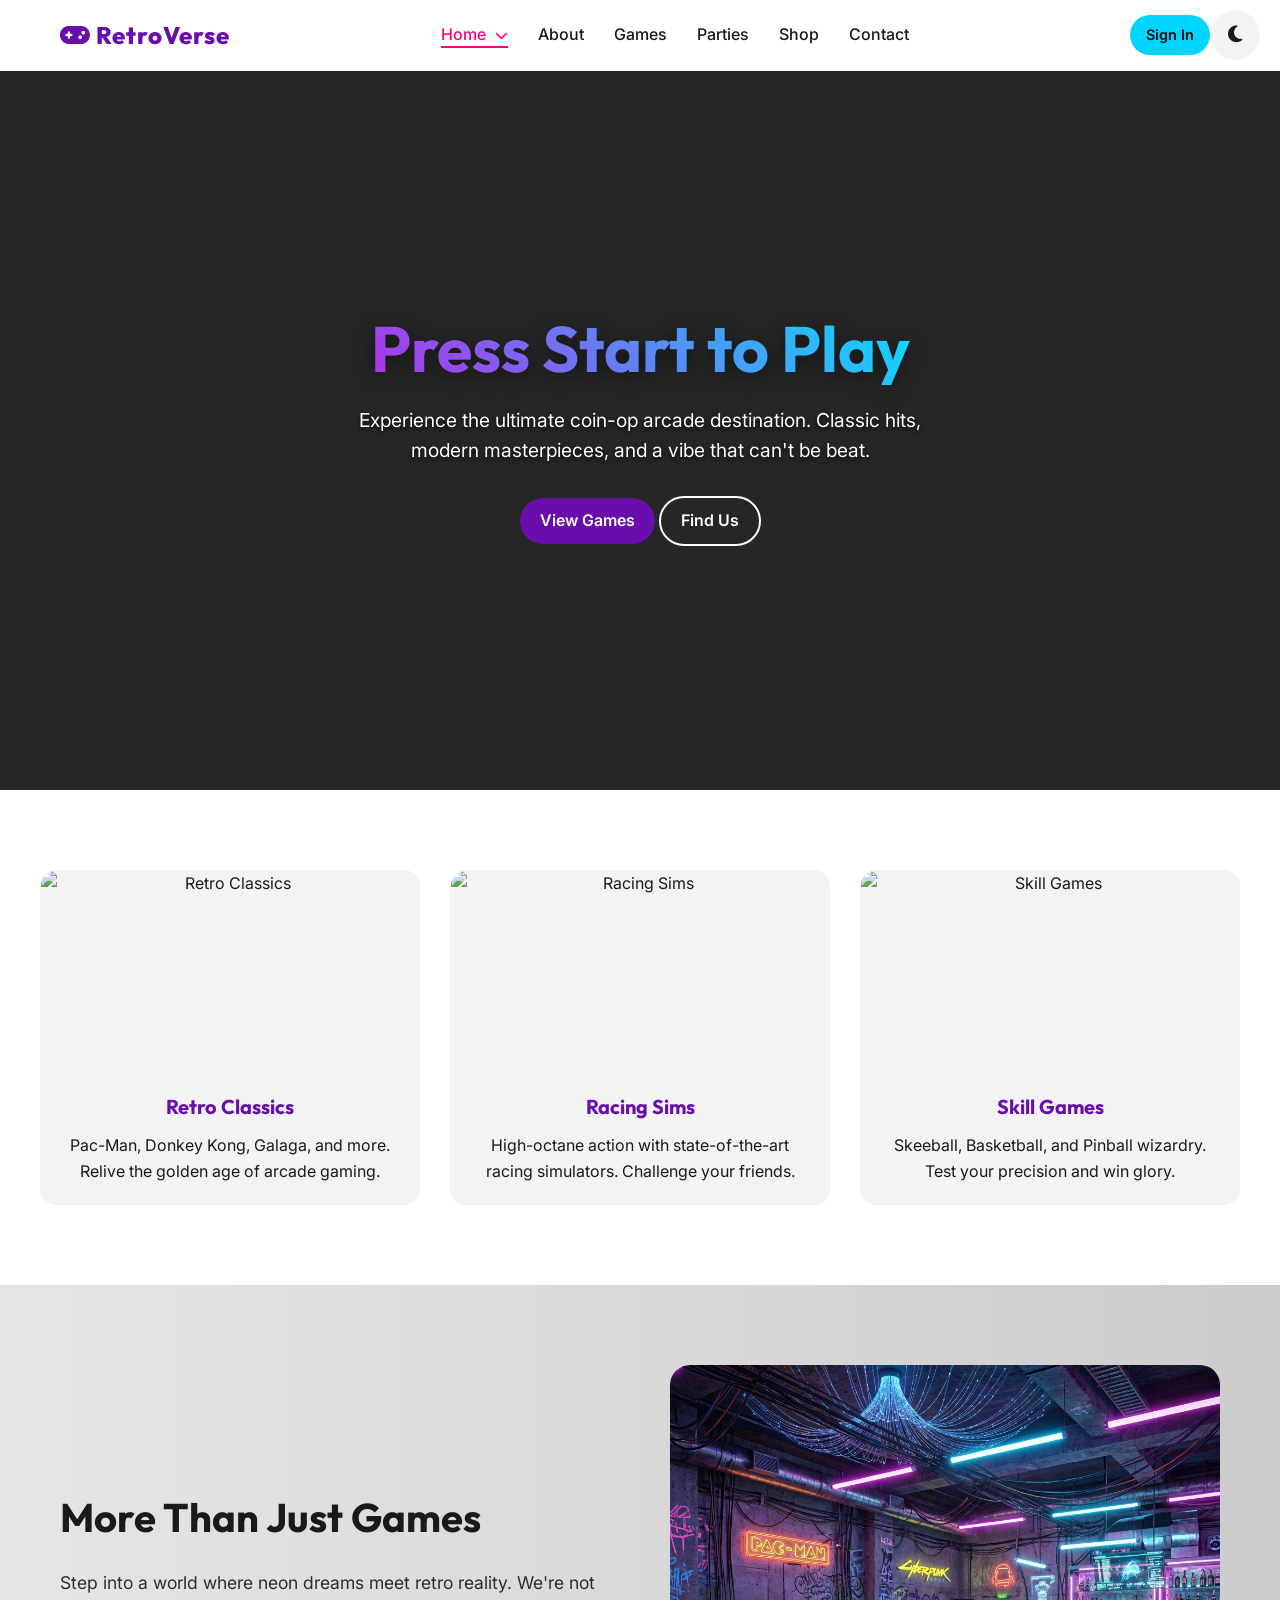
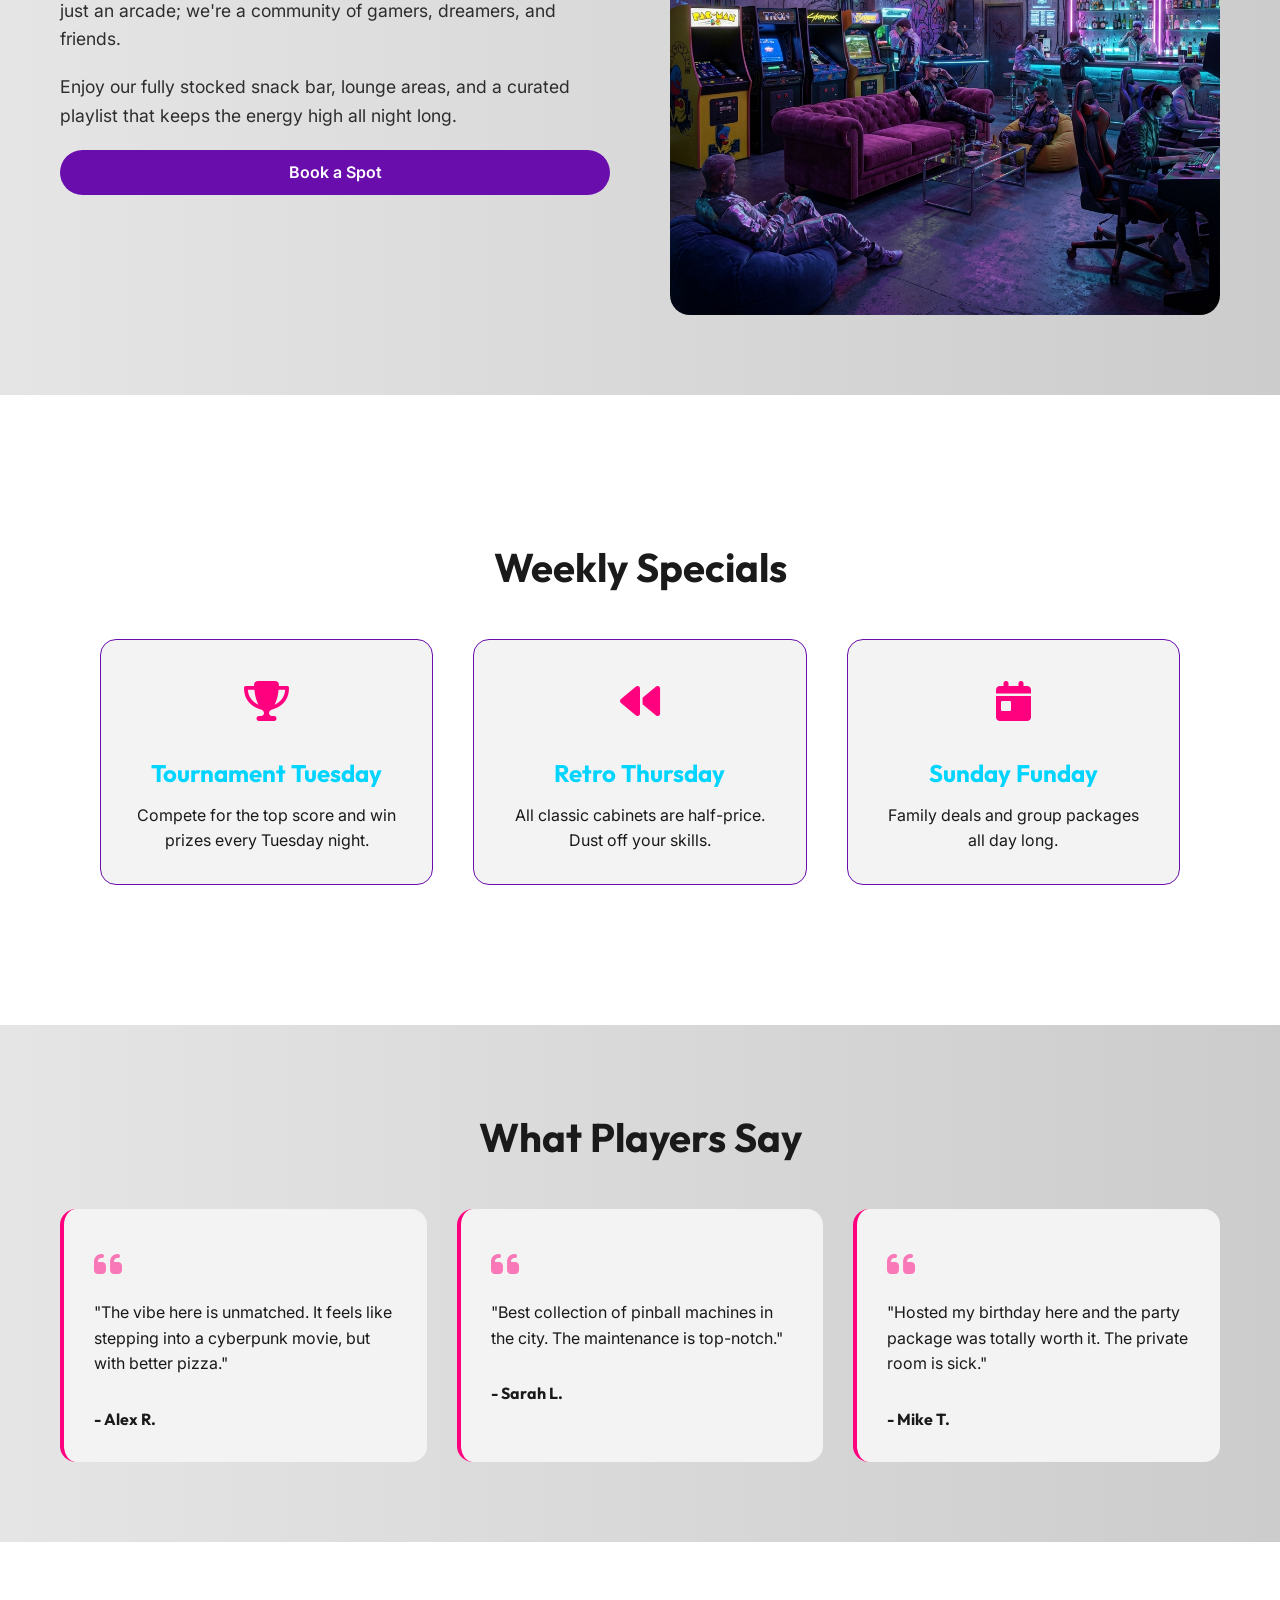
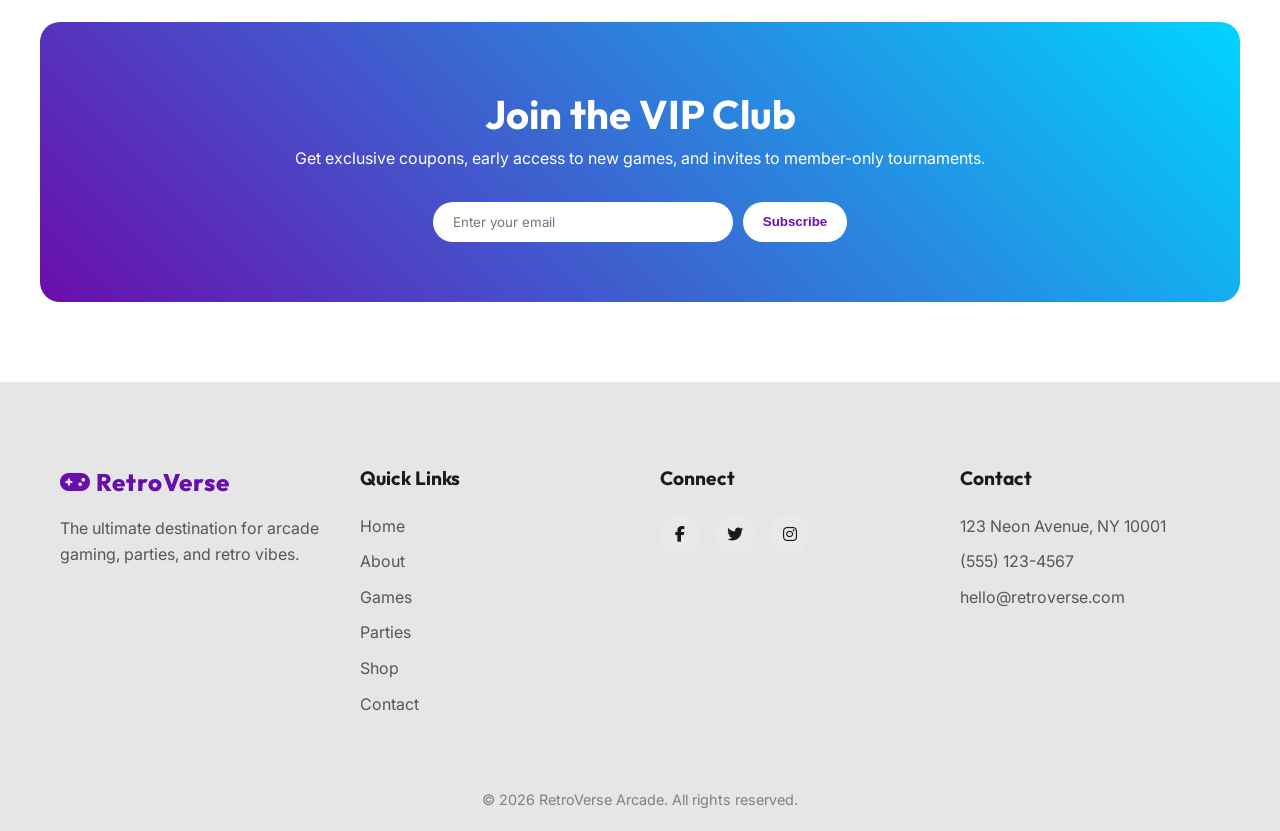
==== commit 3920f7ad: "shop" ====
--- a/index.html
+++ b/index.html
@@ -40,12 +40,13 @@
                     <li><a href="about.html">About</a></li>
                     <li><a href="games.html">Games</a></li>
                     <li><a href="parties.html">Parties</a></li>
-                    <li><a href="#">Shop</a></li>
+                    <li><a href="shop.html">Shop</a></li>
                     <li><a href="contact.html">Contact</a></li>
                 </ul>
                 <button class="theme-toggle" aria-label="Toggle Dark Mode">
                     <i class="fa-solid fa-moon"></i>
                 </button>
+                <a href="signin.html" class="btn btn-signin">Sign In</a>
                 <button class="menu-toggle"><i class="fa-solid fa-bars"></i></button>
             </nav>
         </div>
@@ -191,7 +192,7 @@
                         <li><a href="about.html">About</a></li>
                         <li><a href="games.html">Games</a></li>
                         <li><a href="parties.html">Parties</a></li>
-                        <li><a href="#">Shop</a></li>
+                        <li><a href="shop.html">Shop</a></li>
                         <li><a href="contact.html">Contact</a></li>
                     </ul>
                 </div>
--- a/style.css
+++ b/style.css
@@ -234,7 +234,6 @@
     z-index: 2;
     padding: 30px;
     background: linear-gradient(to top, rgba(0, 0, 0, 0.9), transparent);
-    width: 100%;
     color: white;
 }
 
@@ -254,7 +253,7 @@
 }
 
 .small-feature h3 {
-    color: var(--primary-color);
+    color: #ffffff;
 }
 
 .icon-large {
@@ -422,7 +421,7 @@
 
 .btn {
     display: inline-block;
-    padding: 10px 24px;
+    padding: 10px 20px;
     background-color: var(--primary-color);
     color: white;
     text-decoration: none;
@@ -431,6 +430,7 @@
     transition: transform 0.2s, box-shadow 0.2s;
     border: none;
     cursor: pointer;
+    text-align: center;
 }
 
 .btn:hover {
@@ -533,6 +533,19 @@
     color: var(--text-color);
     font-size: 1.5rem;
     cursor: pointer;
+}
+
+.btn-signin {
+    background-color: var(--secondary-color);
+    color: var(--color-bg-dark);
+    padding: 8px 16px;
+    font-size: 0.9rem;
+    margin: 0 10px;
+}
+
+.btn-signin:hover {
+    background-color: var(--accent-color);
+    transform: translateY(-2px);
 }
 
 /* Hero Section */
@@ -568,6 +581,17 @@
     /* Make border white for maximum contrast, or keep secondary? User said 'visible'. White is safest. */
 }
 
+.home-variant-2 .hero-split .btn-secondary {
+    color: var(--primary-color);
+    border-color: var(--primary-color);
+    background-color: white;
+}
+
+.home-variant-2 .hero-split .btn-secondary:hover {
+    background-color: var(--primary-color);
+    color: white;
+}
+
 .hero .btn-secondary:hover {
     background-color: white;
     color: var(--primary-color);
@@ -649,6 +673,11 @@
     font-size: 1.1rem;
     opacity: 0.9;
     margin-bottom: 20px;
+}
+
+.split-content .btn {
+    display: block;
+    margin: 0 auto;
 }
 
 .split-image {
@@ -966,6 +995,246 @@
 
 .scroll-top:hover {
     transform: translateY(-5px);
+}
+
+/* Shop Page Styles */
+.categories-grid {
+    display: grid;
+    grid-template-columns: repeat(auto-fit, minmax(250px, 1fr));
+    gap: 30px;
+    margin: 40px 0;
+}
+
+.category-card {
+    background: var(--card-bg);
+    padding: 40px 30px;
+    border-radius: 20px;
+    border: 1px solid rgba(255, 255, 255, 0.05);
+    text-align: center;
+    transition: transform 0.3s, box-shadow 0.3s;
+}
+
+.category-card:hover {
+    transform: translateY(-10px);
+    box-shadow: 0 20px 40px rgba(0, 0, 0, 0.3);
+}
+
+.category-icon {
+    font-size: 3rem;
+    color: var(--secondary-color);
+    margin-bottom: 20px;
+}
+
+.category-card h3 {
+    font-size: 1.5rem;
+    margin-bottom: 10px;
+    color: var(--primary-color);
+}
+
+.category-card p {
+    opacity: 0.8;
+    margin-bottom: 20px;
+}
+
+.products-grid {
+    display: grid;
+    grid-template-columns: repeat(auto-fit, minmax(300px, 1fr));
+    gap: 30px;
+    margin: 40px 0;
+}
+
+.product-card {
+    background: var(--card-bg);
+    border-radius: 20px;
+    border: 1px solid rgba(255, 255, 255, 0.05);
+    overflow: hidden;
+    transition: transform 0.3s, box-shadow 0.3s;
+}
+
+.product-card:hover {
+    transform: translateY(-10px);
+    box-shadow: 0 20px 40px rgba(0, 0, 0, 0.3);
+}
+
+.product-image {
+    position: relative;
+    height: 250px;
+    overflow: hidden;
+}
+
+.product-image img {
+    width: 100%;
+    height: 100%;
+    object-fit: cover;
+    transition: transform 0.3s;
+}
+
+.product-card:hover .product-image img {
+    transform: scale(1.1);
+}
+
+.product-badge {
+    position: absolute;
+    top: 15px;
+    right: 15px;
+    background: var(--accent-color);
+    color: white;
+    padding: 5px 15px;
+    border-radius: 20px;
+    font-size: 0.8rem;
+    font-weight: 600;
+}
+
+.product-info {
+    padding: 25px;
+}
+
+.product-info h3 {
+    font-size: 1.3rem;
+    margin-bottom: 10px;
+    color: var(--primary-color);
+}
+
+.product-price {
+    font-size: 1.5rem;
+    font-weight: 700;
+    color: var(--secondary-color);
+    margin-bottom: 10px;
+}
+
+.product-description {
+    opacity: 0.8;
+    margin-bottom: 20px;
+    line-height: 1.5;
+}
+
+.offers-grid {
+    display: grid;
+    grid-template-columns: repeat(auto-fit, minmax(300px, 1fr));
+    gap: 30px;
+    margin: 40px 0;
+}
+
+.offer-card {
+    background: linear-gradient(135deg, var(--primary-color), var(--secondary-color));
+    padding: 40px 30px;
+    border-radius: 20px;
+    text-align: center;
+    color: white;
+    position: relative;
+    overflow: hidden;
+}
+
+.offer-card::before {
+    content: '';
+    position: absolute;
+    top: -50%;
+    right: -50%;
+    width: 200%;
+    height: 200%;
+    background: radial-gradient(circle, rgba(255, 255, 255, 0.1) 0%, transparent 70%);
+    animation: float 6s ease-in-out infinite;
+}
+
+.offer-badge {
+    background: rgba(255, 255, 255, 0.2);
+    color: white;
+    padding: 8px 20px;
+    border-radius: 20px;
+    font-size: 0.9rem;
+    font-weight: 600;
+    display: inline-block;
+    margin-bottom: 15px;
+}
+
+.offer-card h3 {
+    font-size: 1.8rem;
+    margin-bottom: 10px;
+}
+
+.offer-card p {
+    margin-bottom: 10px;
+    opacity: 0.9;
+}
+
+.offer-code {
+    font-family: 'Courier New', monospace;
+    background: rgba(255, 255, 255, 0.2);
+    padding: 5px 10px;
+    border-radius: 5px;
+    display: inline-block;
+    margin-bottom: 20px;
+}
+
+.offer-description {
+    font-style: italic;
+    opacity: 0.8;
+}
+
+@keyframes float {
+
+    0%,
+    100% {
+        transform: translateY(0) rotate(0deg);
+    }
+
+    50% {
+        transform: translateY(-20px) rotate(180deg);
+    }
+}
+
+/* Mobile Responsive for Shop */
+@media (max-width: 768px) {
+    .categories-grid {
+        grid-template-columns: 1fr;
+        gap: 20px;
+    }
+
+    .products-grid {
+        grid-template-columns: 1fr;
+        gap: 20px;
+    }
+
+    .offers-grid {
+        grid-template-columns: 1fr;
+        gap: 20px;
+    }
+
+    .category-card {
+        padding: 30px 20px;
+    }
+
+    .product-image {
+        height: 200px;
+    }
+
+    .product-info {
+        padding: 20px;
+    }
+
+    .offer-card {
+        padding: 30px 20px;
+    }
+}
+
+/* Tablet Responsive for Shop */
+@media (max-width: 1024px) {
+
+    .categories-grid,
+    .products-grid,
+    .offers-grid {
+        gap: 20px;
+    }
+
+    .category-card,
+    .product-card,
+    .offer-card {
+        padding: 20px;
+    }
+
+    .hero h1 {
+        font-size: 3rem;
+    }
 }
 
 /* Footer (New 4-Column) */
@@ -1086,7 +1355,392 @@
         min-width: auto;
     }
 
-    .pricing-card.popular {
-        transform: scale(1);
+}
+
+/* Authentication Pages */
+.auth-section {
+    min-height: 100vh;
+    display: flex;
+    align-items: center;
+    justify-content: center;
+    background: linear-gradient(135deg, rgba(106, 13, 173, 0.1), rgba(0, 212, 255, 0.1));
+}
+
+.theme-toggle {
+    position: fixed;
+    top: 10px;
+    right: 20px;
+    background: var(--card-bg);
+    border: 1px solid rgba(255, 255, 255, 0.2);
+    border-radius: 50%;
+    width: 50px;
+    height: 50px;
+    display: flex;
+    align-items: center;
+    justify-content: center;
+    cursor: pointer;
+    transition: all 0.3s ease;
+    z-index: 1000;
+    color: var(--text-color);
+    font-size: 1.2rem;
+}
+
+.theme-toggle:hover {
+    transform: scale(1.1);
+    background: var(--primary-color);
+    color: white;
+}
+
+/* Dark Theme Styles */
+[data-theme="dark"] {
+    --primary-color: #bb86fc;
+    --secondary-color: #03dac6;
+    --accent-color: #cf6679;
+    --text-color: #ffffff;
+    --card-bg: #1e1e1e;
+    --footer-bg: #121212;
+    background-color: #121212;
+}
+
+[data-theme="dark"] .auth-section {
+    background: linear-gradient(135deg, rgba(187, 134, 252, 0.1), rgba(3, 218, 198, 0.1));
+}
+
+[data-theme="dark"] .auth-card {
+    background: #2a2a2a !important;
+    border: 1px solid rgba(255, 255, 255, 0.1);
+    box-shadow: 0 20px 40px rgba(0, 0, 0, 0.5);
+}
+
+[data-theme="dark"] .auth-header h1,
+[data-theme="dark"] .auth-header h3,
+[data-theme="dark"] .auth-header p {
+    color: #ffffff;
+}
+
+[data-theme="dark"] .theme-toggle {
+    background: #2a2a2a;
+    border: 1px solid rgba(255, 255, 255, 0.2);
+}
+
+[data-theme="dark"] .auth-form .form-input {
+    background: rgba(255, 255, 255, 0.1);
+    border: 1px solid rgba(255, 255, 255, 0.3);
+    color: #ffffff;
+}
+
+[data-theme="dark"] .auth-form .form-input:focus {
+    border-color: var(--primary-color);
+}
+
+[data-theme="dark"] .input-icon {
+    color: rgba(255, 255, 255, 0.7);
+}
+
+[data-theme="dark"] .password-toggle {
+    color: rgba(255, 255, 255, 0.7);
+}
+
+[data-theme="dark"] .checkbox-label {
+    color: #ffffff;
+}
+
+[data-theme="dark"] .checkmark {
+    border-color: var(--primary-color);
+}
+
+[data-theme="dark"] .forgot-link {
+    color: var(--primary-color);
+}
+
+[data-theme="dark"] .auth-divider::before {
+    background: rgba(255, 255, 255, 0.2);
+}
+
+[data-theme="dark"] .auth-divider span {
+    background: #2a2a2a;
+    color: rgba(255, 255, 255, 0.7);
+}
+
+[data-theme="dark"] .auth-footer {
+    border-top: 1px solid rgba(255, 255, 255, 0.1);
+}
+
+[data-theme="dark"] .auth-footer p {
+    color: rgba(255, 255, 255, 0.7);
+}
+
+[data-theme="dark"] .auth-link {
+    color: var(--primary-color);
+}
+
+.auth-container {
+    max-width: 800px;
+    width: 100%;
+    margin: 0 auto;
+}
+
+.auth-card {
+    background: white;
+    border-radius: 20px;
+    padding: 30px;
+    box-shadow: 0 20px 40px rgba(0, 0, 0, 0.1);
+    width: 100%;
+    max-width: 900px;
+    margin: 0 auto;
+}
+
+.auth-header {
+    text-align: center;
+    margin-bottom: 30px;
+}
+
+.auth-icon {
+    font-size: 3rem;
+    color: var(--primary-color);
+    margin-bottom: 20px;
+}
+
+.auth-header h1 {
+    font-size: 2rem;
+    margin-bottom: 10px;
+    color: var(--text-color);
+}
+
+.auth-header p {
+    color: var(--text-color);
+    opacity: 0.7;
+}
+
+.auth-form {
+    margin-bottom: 30px;
+}
+
+.form-row {
+    display: flex;
+    gap: 15px;
+}
+
+.form-row .form-group {
+    flex: 1;
+}
+
+.input-wrapper {
+    position: relative;
+}
+
+.input-icon {
+    position: absolute;
+    left: 15px;
+    top: 50%;
+    transform: translateY(-50%);
+    color: var(--text-color);
+    opacity: 0.5;
+}
+
+.auth-form .form-input {
+    padding-left: 45px;
+    width: 100%;
+    padding: 14px 18px 14px 45px;
+    border-radius: 10px;
+    border: 1px solid rgba(255, 255, 255, 0.2);
+    background: rgba(0, 0, 0, 0.2);
+    color: var(--text-color);
+    font-family: var(--font-body);
+    transition: border-color 0.3s;
+    font-size: 1rem;
+}
+
+.auth-form .form-input:focus {
+    outline: none;
+    border-color: var(--primary-color);
+}
+
+.password-toggle {
+    position: absolute;
+    right: 15px;
+    top: 50%;
+    transform: translateY(-50%);
+    background: none;
+    border: none;
+    color: var(--text-color);
+    opacity: 0.5;
+    cursor: pointer;
+    transition: opacity 0.3s;
+}
+
+.password-toggle:hover {
+    opacity: 1;
+}
+
+.form-options {
+    display: flex;
+    justify-content: space-between;
+    align-items: center;
+    margin-bottom: 25px;
+}
+
+.checkbox-label {
+    display: flex;
+    align-items: center;
+    cursor: pointer;
+    font-size: 0.9rem;
+    color: var(--text-color);
+}
+
+.checkbox-label input[type="checkbox"] {
+    display: none;
+}
+
+.checkmark {
+    width: 18px;
+    height: 18px;
+    border: 2px solid var(--primary-color);
+    border-radius: 4px;
+    margin-right: 8px;
+    position: relative;
+    transition: background-color 0.3s;
+}
+
+.checkbox-label input[type="checkbox"]:checked+.checkmark {
+    background-color: var(--primary-color);
+}
+
+.checkbox-label input[type="checkbox"]:checked+.checkmark::after {
+    content: '✓';
+    position: absolute;
+    top: 50%;
+    left: 50%;
+    transform: translate(-50%, -50%);
+    color: white;
+    font-size: 12px;
+}
+
+.forgot-link {
+    color: var(--primary-color);
+    text-decoration: none;
+    font-size: 0.9rem;
+    transition: color 0.3s;
+}
+
+.forgot-link:hover {
+    color: var(--accent-color);
+}
+
+.auth-btn {
+    width: 60%;
+    padding: 14px;
+    font-size: 1rem;
+    background: linear-gradient(45deg, var(--primary-color), var(--secondary-color));
+    border: none;
+    margin-bottom: 15px;
+    display: block;
+    margin-left: auto;
+    margin-right: auto;
+}
+
+.auth-btn:hover {
+    transform: translateY(-2px);
+    box-shadow: 0 8px 25px rgba(106, 13, 173, 0.3);
+}
+
+.auth-divider {
+    text-align: center;
+    margin: 20px 0;
+    position: relative;
+}
+
+.auth-divider::before {
+    content: '';
+    position: absolute;
+    top: 50%;
+    left: 0;
+    right: 0;
+    height: 1px;
+    background: rgba(255, 255, 255, 0.2);
+}
+
+.auth-divider span {
+    background: var(--card-bg);
+    padding: 0 20px;
+    color: var(--text-color);
+    opacity: 0.7;
+    font-size: 0.9rem;
+    position: relative;
+}
+
+.social-auth {
+    display: flex;
+    flex-direction: row;
+    justify-content: center;
+    gap: 15px;
+    margin-bottom: 30px;
+}
+
+.social-btn {
+    display: flex;
+    align-items: center;
+    justify-content: center;
+    gap: 10px;
+    padding: 12px 20px;
+    border-radius: 10px;
+    font-weight: 500;
+    transition: transform 0.2s;
+    min-width: 180px;
+}
+
+.social-btn:hover {
+    transform: translateY(-2px);
+}
+
+.google-btn {
+    background-color: #4285f4;
+    color: white;
+}
+
+.facebook-btn {
+    background-color: #1877f2;
+    color: white;
+}
+
+.auth-footer {
+    text-align: center;
+    padding-top: 20px;
+    border-top: 1px solid rgba(255, 255, 255, 0.1);
+}
+
+.auth-footer p {
+    color: var(--text-color);
+    opacity: 0.7;
+}
+
+.auth-link {
+    color: var(--primary-color);
+    text-decoration: none;
+    font-weight: 600;
+    transition: color 0.3s;
+}
+
+.auth-link:hover {
+    color: var(--accent-color);
+}
+
+@media (max-width: 768px) {
+    .auth-card {
+        padding: 30px 20px;
+        margin: 20px;
+    }
+
+    .auth-header h1 {
+        font-size: 1.5rem;
+    }
+
+    .form-row {
+        flex-direction: column;
+        gap: 0;
+    }
+
+    .social-auth {
+        flex-direction: column;
     }
 }
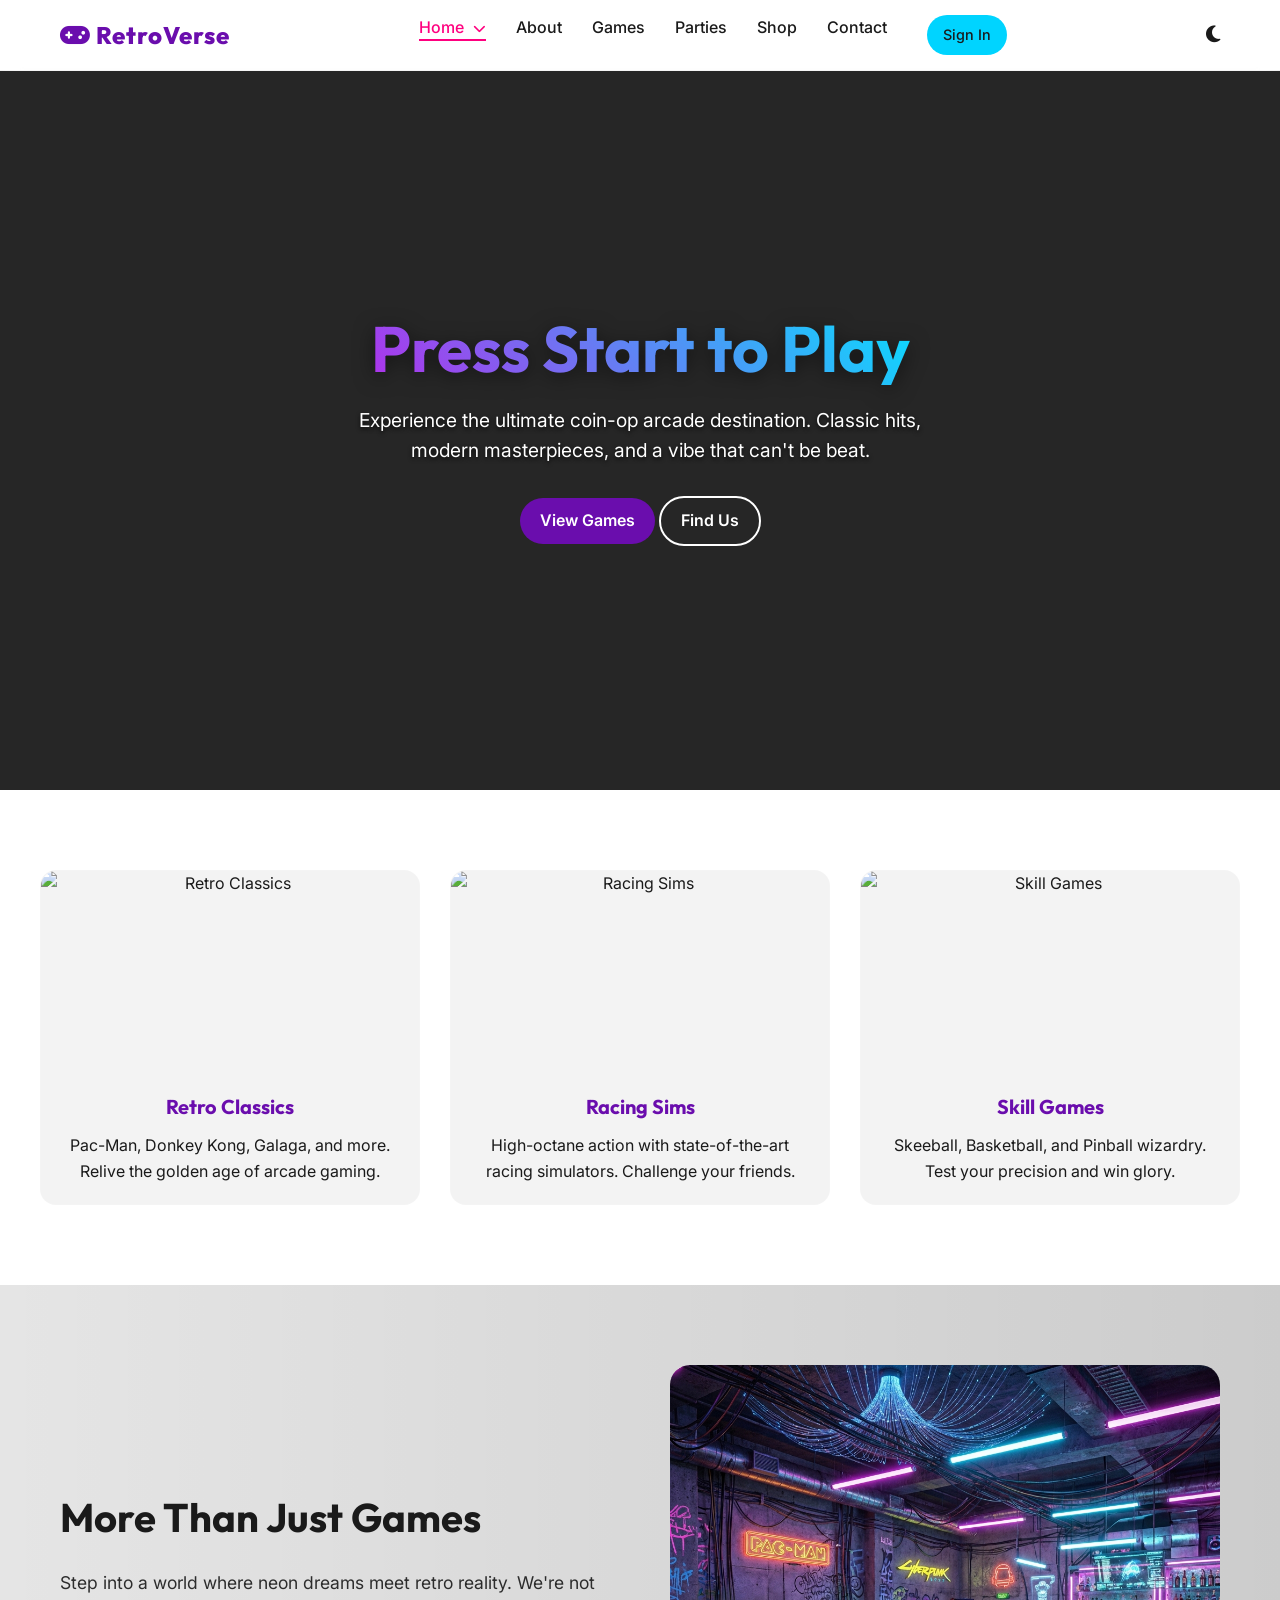
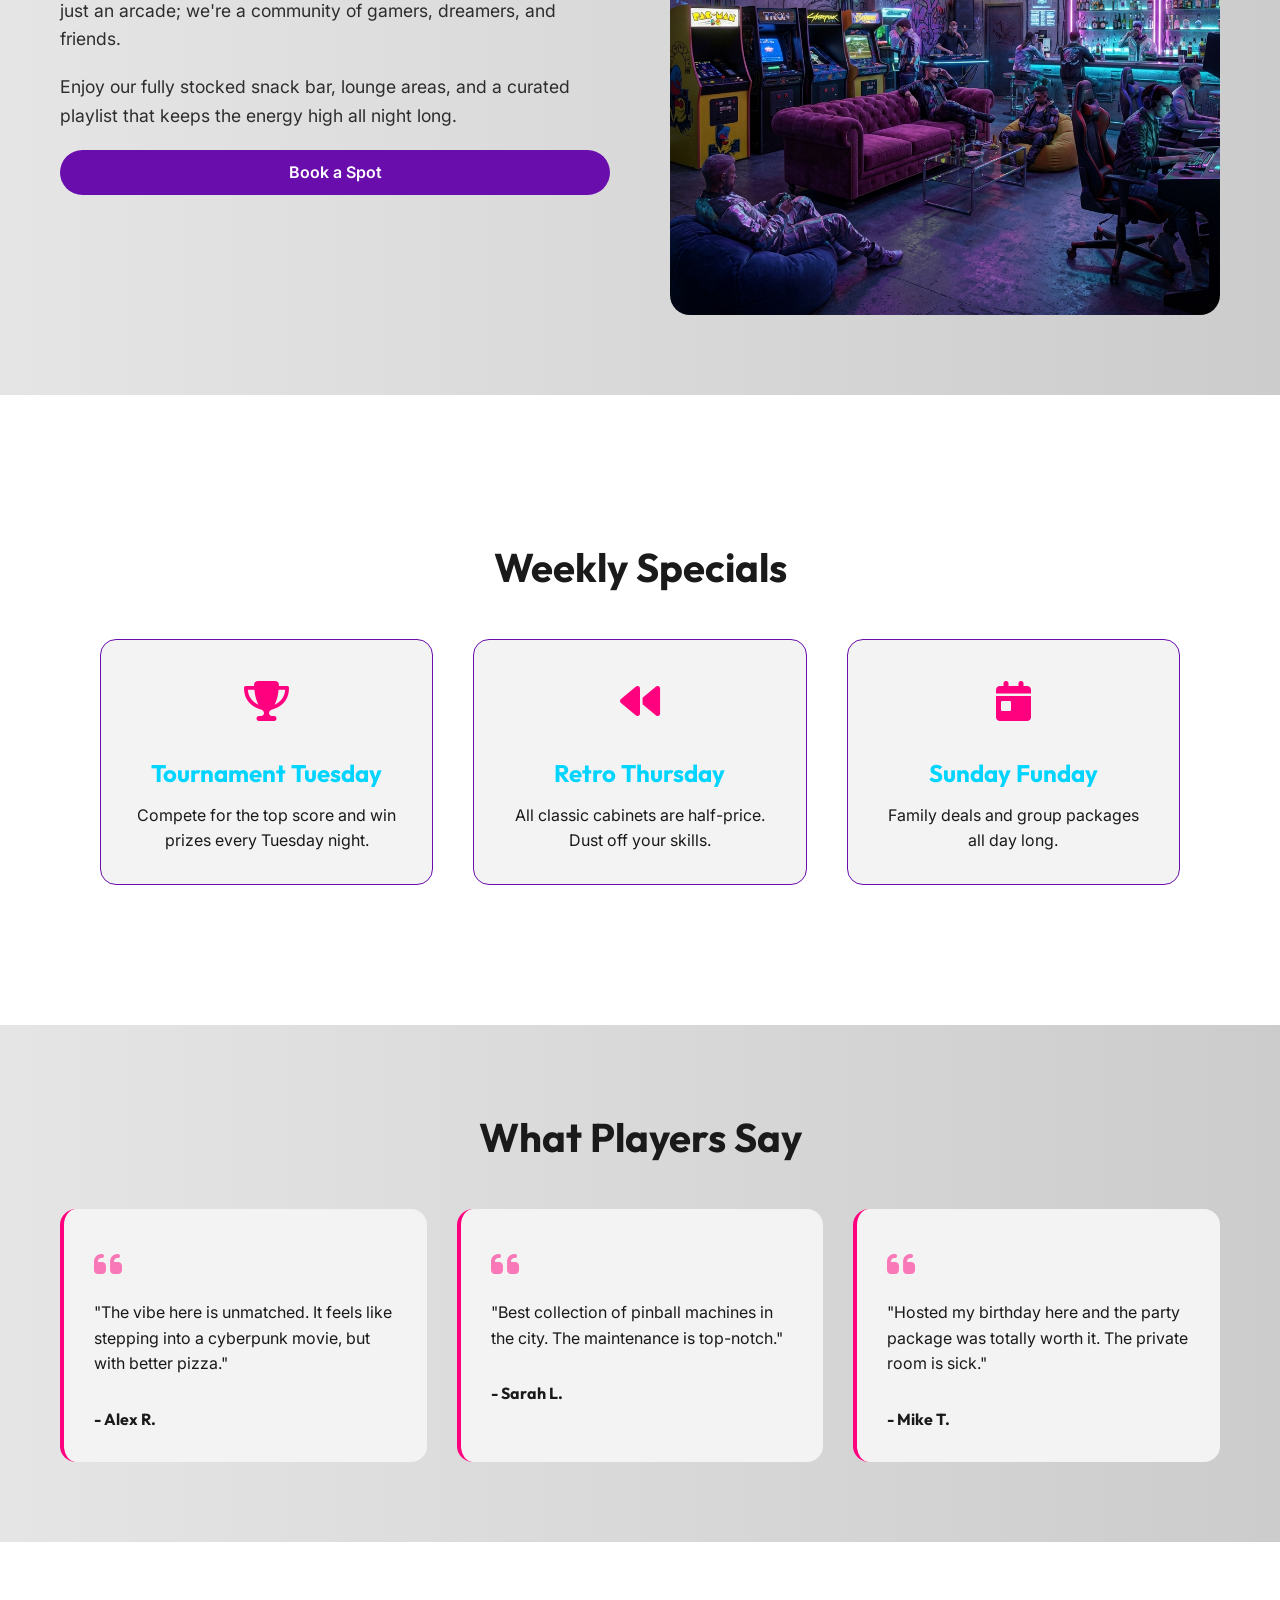
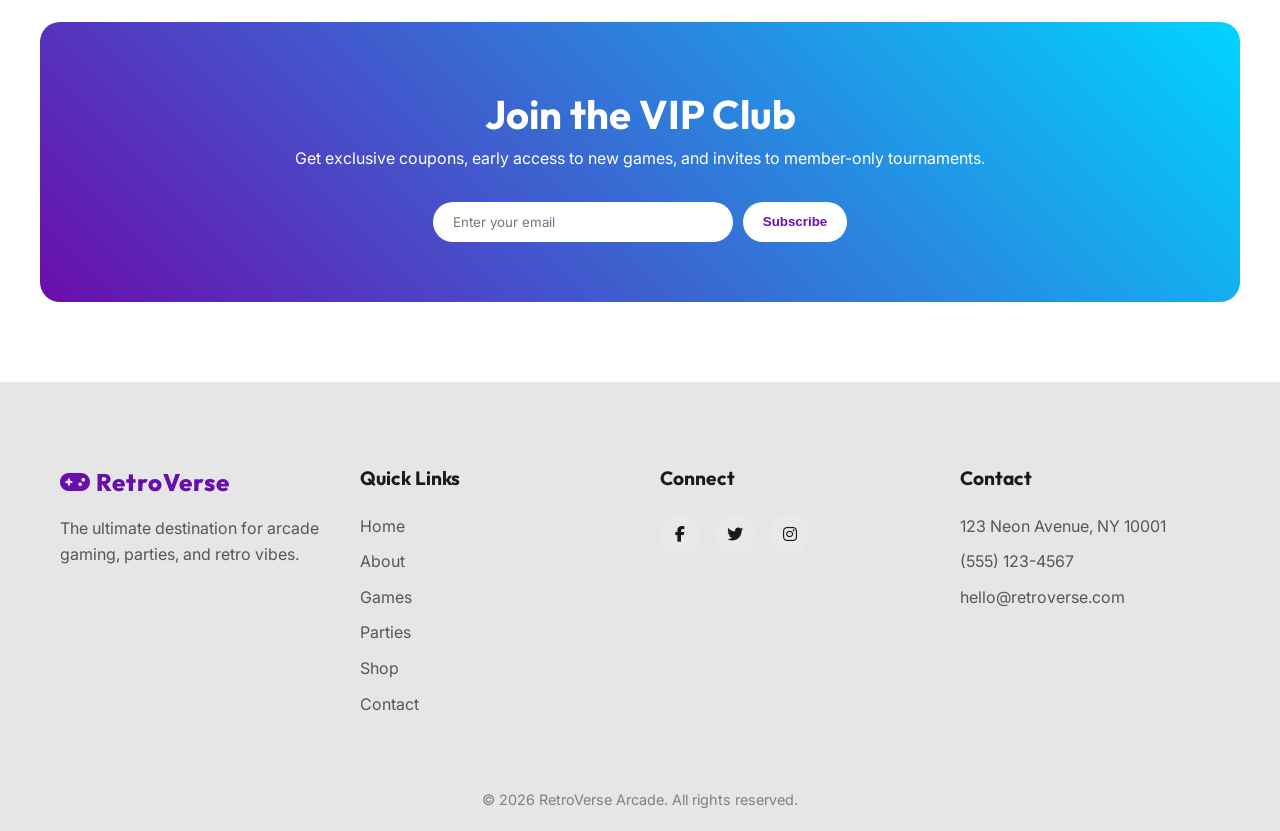
==== commit fe4e9af3: "navbar" ====
--- a/index.html
+++ b/index.html
@@ -33,7 +33,7 @@
                         <a href="index.html" class="active">Home <i class="fa-solid fa-chevron-down"
                                 style="font-size: 0.8em; margin-left: 5px;"></i></a>
                         <div class="dropdown-content">
-                            <a href="index.html">Home 1</a>
+                            <a href="index.html" class="active">Home 1</a>
                             <a href="home2.html">Home 2</a>
                         </div>
                     </li>
@@ -42,11 +42,11 @@
                     <li><a href="parties.html">Parties</a></li>
                     <li><a href="shop.html">Shop</a></li>
                     <li><a href="contact.html">Contact</a></li>
+                    <li><a href="signin.html" class="btn btn-signin">Sign In</a></li>
                 </ul>
                 <button class="theme-toggle" aria-label="Toggle Dark Mode">
                     <i class="fa-solid fa-moon"></i>
                 </button>
-                <a href="signin.html" class="btn btn-signin">Sign In</a>
                 <button class="menu-toggle"><i class="fa-solid fa-bars"></i></button>
             </nav>
         </div>
--- a/style.css
+++ b/style.css
@@ -343,12 +343,33 @@
     text-decoration: none;
     display: block;
     transition: background-color 0.2s;
+    position: relative;
 }
 
 .dropdown-content a:hover {
     background-color: var(--primary-color);
     color: white;
 }
+
+.dropdown-content a.active {
+    color: var(--accent-color);
+}
+
+.dropdown-content a::after {
+    content: '';
+    position: absolute;
+    width: 0;
+    height: 2px;
+    bottom: 0;
+    left: 0;
+    background-color: var(--accent-color);
+    transition: width 0.3s;
+}
+
+.dropdown-content a.active::after {
+    width: 100%;
+}
+
 
 .dropdown:hover .dropdown-content {
     display: block;
@@ -1355,6 +1376,59 @@
         min-width: auto;
     }
 
+    /* Flatten Dropdown on Mobile */
+    .dropdown>a {
+        display: none;
+    }
+
+    .dropdown-content {
+        display: flex;
+        flex-direction: column;
+        position: static;
+        box-shadow: none;
+        background: transparent;
+        border: none;
+        width: 100%;
+        padding: 0;
+        min-width: auto;
+        overflow: visible;
+    }
+
+    .dropdown-content a {
+        display: block;
+        width: fit-content;
+        padding: 10px 0;
+        margin: 0 auto;
+        font-weight: 500;
+        color: var(--text-color);
+        opacity: 1;
+        text-align: center;
+        text-decoration: none;
+        position: relative;
+    }
+
+    .dropdown-content a.active {
+        color: var(--accent-color);
+    }
+
+    /* Ensure underline shows on mobile */
+    .dropdown-content a.active::after {
+        content: '';
+        position: absolute;
+        width: 100%;
+        height: 2px;
+        bottom: 0;
+        left: 0;
+        background-color: var(--accent-color);
+    }
+
+    .nav-links li.dropdown {
+        width: 100%;
+        display: flex;
+        flex-direction: column;
+        align-items: center;
+    }
+
 }
 
 /* Authentication Pages */
@@ -1366,7 +1440,7 @@
     background: linear-gradient(135deg, rgba(106, 13, 173, 0.1), rgba(0, 212, 255, 0.1));
 }
 
-.theme-toggle {
+body>.theme-toggle {
     position: fixed;
     top: 10px;
     right: 20px;
@@ -1385,7 +1459,7 @@
     font-size: 1.2rem;
 }
 
-.theme-toggle:hover {
+body>.theme-toggle:hover {
     transform: scale(1.1);
     background: var(--primary-color);
     color: white;
@@ -1418,7 +1492,7 @@
     color: #ffffff;
 }
 
-[data-theme="dark"] .theme-toggle {
+[data-theme="dark"] body>.theme-toggle {
     background: #2a2a2a;
     border: 1px solid rgba(255, 255, 255, 0.2);
 }
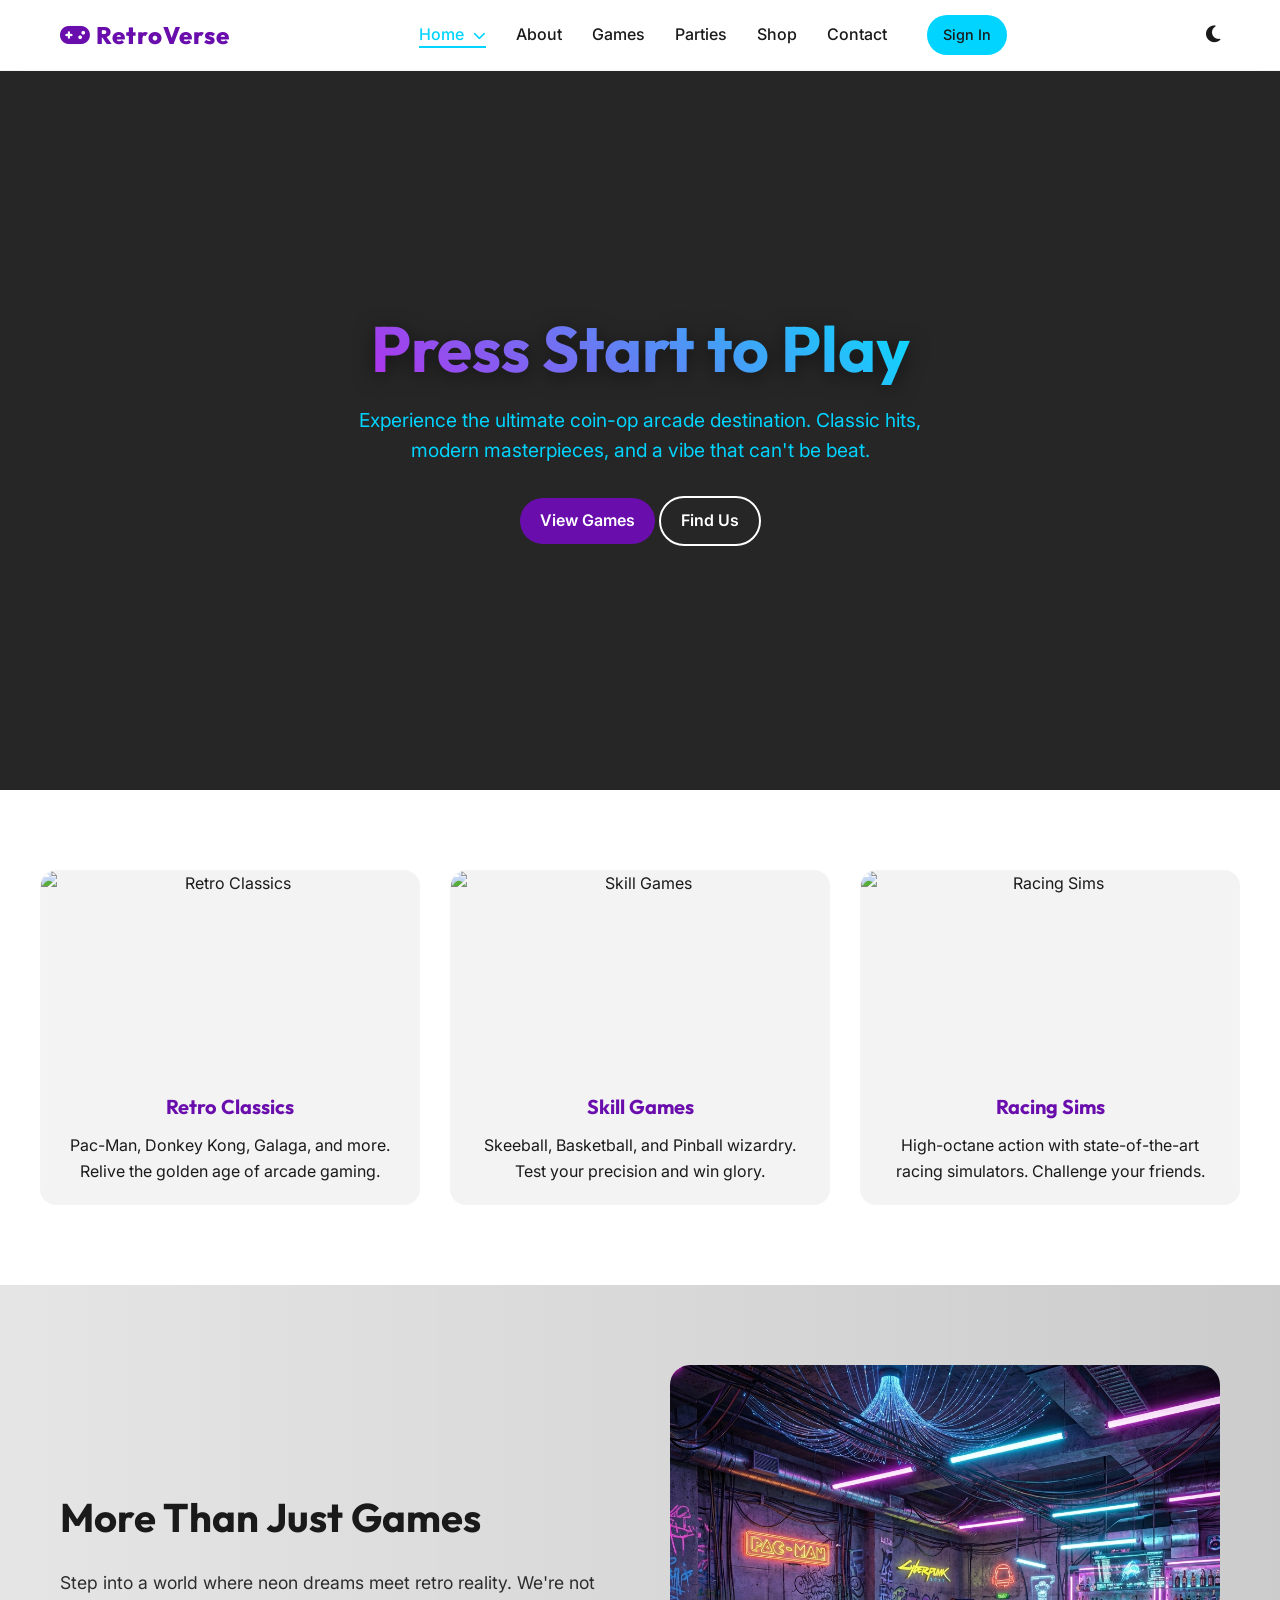
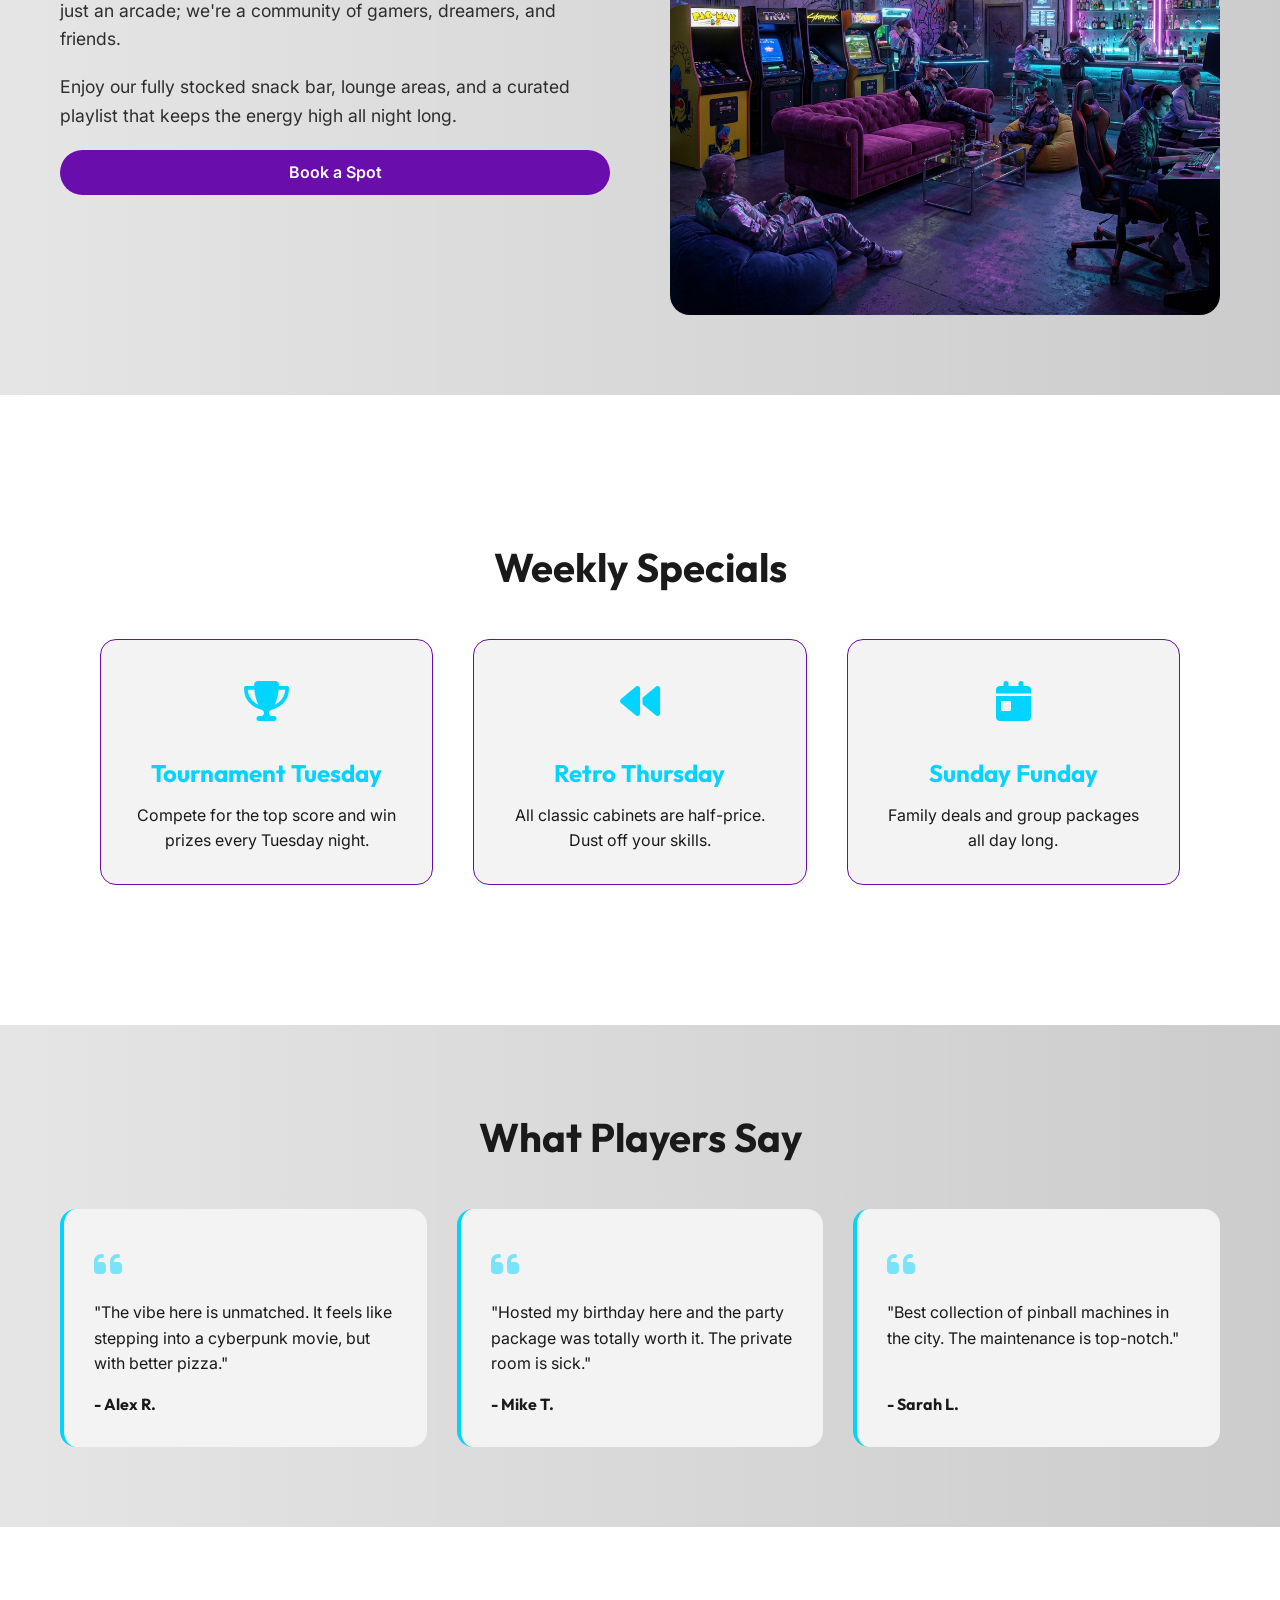
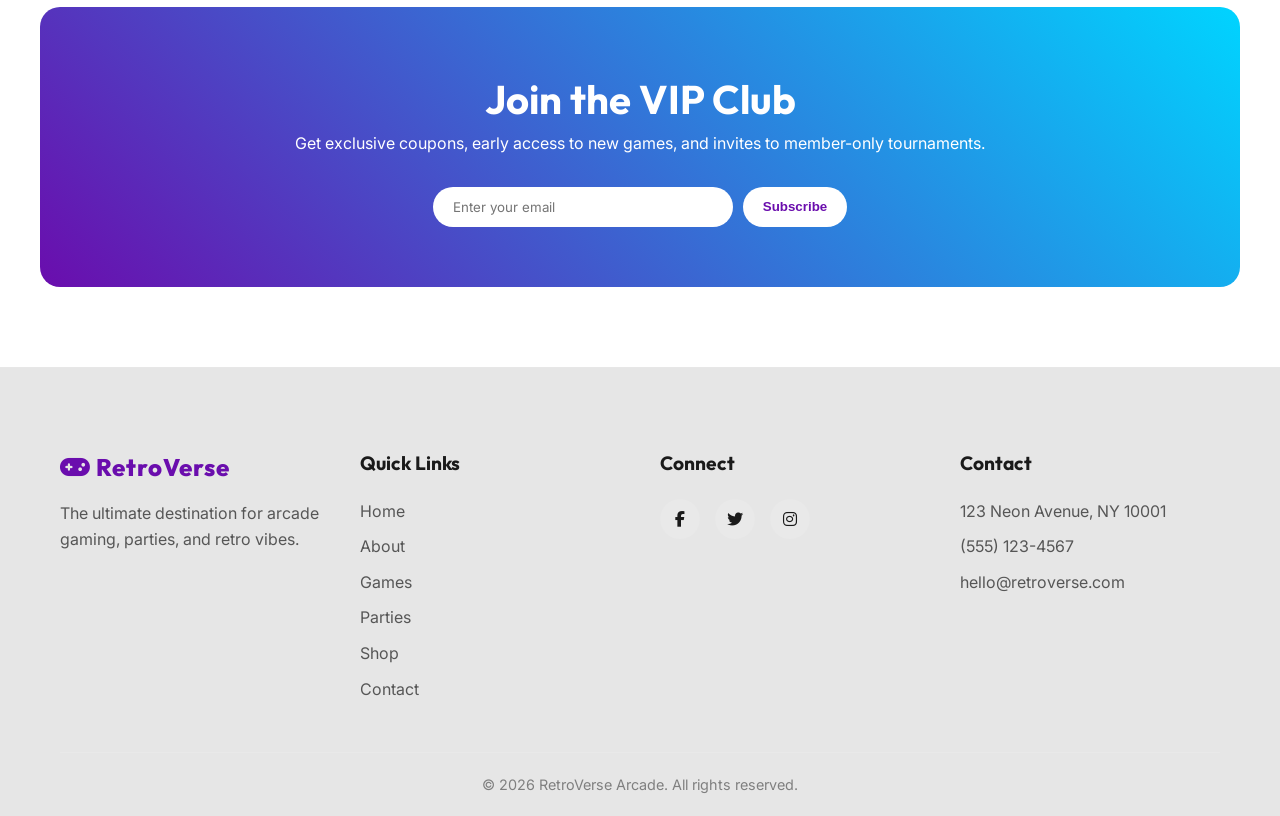
==== commit 920547b6: "changes" ====
--- a/index.html
+++ b/index.html
@@ -76,19 +76,19 @@
                     </div>
                 </div>
                 <div class="card">
+                    <img src="https://customneon.com/media/catalog/product/cache/5ba0f9e27e65b43951ca47eb45bed734/r/e/retro-arcade.jpg"
+                        alt="Skill Games" class="card-img">
+                    <div class="card-content">
+                        <h3 class="card-title">Skill Games</h3>
+                        <p>Skeeball, Basketball, and Pinball wizardry. Test your precision and win glory.</p>
+                    </div>
+                </div>
+                <div class="card">
                     <img src="https://i.etsystatic.com/49932278/c/1515/1515/187/455/il/de0cb8/7320065948/il_340x270.7320065948_3abj.jpg"
                         alt="Racing Sims" class="card-img">
                     <div class="card-content">
                         <h3 class="card-title">Racing Sims</h3>
                         <p>High-octane action with state-of-the-art racing simulators. Challenge your friends.</p>
-                    </div>
-                </div>
-                <div class="card">
-                    <img src="https://customneon.com/media/catalog/product/cache/5ba0f9e27e65b43951ca47eb45bed734/r/e/retro-arcade.jpg"
-                        alt="Skill Games" class="card-img">
-                    <div class="card-content">
-                        <h3 class="card-title">Skill Games</h3>
-                        <p>Skeeball, Basketball, and Pinball wizardry. Test your precision and win glory.</p>
                     </div>
                 </div>
             </div>
@@ -147,18 +147,18 @@
                         <div class="quote-icon"><i class="fa-solid fa-quote-left"></i></div>
                         <p>"The vibe here is unmatched. It feels like stepping into a cyberpunk movie, but with better
                             pizza."</p>
-                        <h4 style="margin-top: 15px;">- Alex R.</h4>
-                    </div>
-                    <div class="testimonial-card">
-                        <div class="quote-icon"><i class="fa-solid fa-quote-left"></i></div>
-                        <p>"Best collection of pinball machines in the city. The maintenance is top-notch."</p>
-                        <h4 style="margin-top: 15px;">- Sarah L.</h4>
+                        <h4>- Alex R.</h4>
                     </div>
                     <div class="testimonial-card">
                         <div class="quote-icon"><i class="fa-solid fa-quote-left"></i></div>
                         <p>"Hosted my birthday here and the party package was totally worth it. The private room is
                             sick."</p>
-                        <h4 style="margin-top: 15px;">- Mike T.</h4>
+                        <h4>- Mike T.</h4>
+                    </div>
+                    <div class="testimonial-card">
+                        <div class="quote-icon"><i class="fa-solid fa-quote-left"></i></div>
+                        <p>"Best collection of pinball machines in the city. The maintenance is top-notch."</p>
+                        <h4>- Sarah L.</h4>
                     </div>
                 </div>
             </div>
--- a/style.css
+++ b/style.css
@@ -10,8 +10,8 @@
     /* Purple */
     --color-secondary-light: #00D4FF;
     /* Cyan */
-    --color-accent-light: #FF007F;
-    /* Pink */
+    --color-accent-light: var(--color-secondary-light);
+    /* Set to Cyan to consolidate colors */
     --color-card-bg-light: #f3f3f3;
     --color-footer-bg-light: #e6e6e6;
 
@@ -22,8 +22,8 @@
     /* Neon Purple */
     --color-secondary-dark: #00e5ff;
     /* Neon Cyan */
-    --color-accent-dark: #ff0099;
-    /* Neon Pink */
+    --color-accent-dark: var(--color-secondary-dark);
+    /* Set to Neon Cyan to consolidate colors */
     --color-card-bg-dark: #1f1f1f;
     --color-footer-bg-dark: #111111;
 
@@ -276,6 +276,13 @@
     break-inside: avoid;
     border: 1px solid rgba(255, 255, 255, 0.05);
     box-shadow: 0 10px 30px rgba(0, 0, 0, 0.1);
+    display: flex;
+    flex-direction: column;
+    height: 100%;
+}
+
+.testi-card h4 {
+    margin-top: auto;
 }
 
 .large-testi {
@@ -316,11 +323,41 @@
     .home-variant-2 .container.expanded-width {
         flex-direction: column;
         text-align: center;
+        justify-content: center;
+        padding: 0 20px;
     }
 
     .home-variant-2 .hero-content {
         padding-left: 0;
         margin-bottom: 40px;
+        text-align: center;
+        display: flex;
+        flex-direction: column;
+        align-items: center;
+        justify-content: center;
+    }
+
+    .home-variant-2 .hero-content h1 {
+        text-align: center;
+    }
+
+    .home-variant-2 .hero-content p {
+        text-align: center;
+        max-width: 600px;
+        margin: 0 auto 30px;
+    }
+
+    .home-variant-2 .hero-btns {
+        display: flex;
+        flex-direction: column;
+        align-items: center;
+        gap: 15px;
+    }
+
+    .home-variant-2 .hero-visual {
+        display: flex;
+        justify-content: center;
+        align-items: center;
     }
 
     .featured-grid {
@@ -467,8 +504,8 @@
 
 .btn-secondary:hover {
     background-color: var(--secondary-color);
-    color: var(--color-bg-dark);
-    /* Assume dark text on bright cyan */
+    color: #ffffff;
+    /* Changed from dark text to white for better visibility on bright cyan */
 }
 
 /* Navigation */
@@ -503,6 +540,7 @@
     display: flex;
     gap: 30px;
     list-style: none;
+    align-items: center;
 }
 
 .nav-links a {
@@ -529,8 +567,8 @@
     transition: width 0.3s;
 }
 
-.nav-links a:hover::after,
-.nav-links a.active::after {
+.nav-links a:not(.btn-signin):hover::after,
+.nav-links a:not(.btn-signin).active::after {
     width: 100%;
 }
 
@@ -562,10 +600,14 @@
     padding: 8px 16px;
     font-size: 0.9rem;
     margin: 0 10px;
+    vertical-align: middle;
+    display: inline-block;
 }
 
 .btn-signin:hover {
-    background-color: var(--accent-color);
+    background-color: var(--primary-color);
+    color: white;
+    /* Ensure text is visible on hover */
     transform: translateY(-2px);
 }
 
@@ -623,8 +665,10 @@
     max-width: 600px;
     margin: 0 auto 30px;
     opacity: 1;
-    color: white;
-    text-shadow: 0 2px 4px rgba(0, 0, 0, 0.8);
+    color: var(--accent-color);
+    /* Explicit white */
+
+    /* Stronger shadow for visibility */
 }
 
 /* Grid Layouts (Common) */
@@ -784,6 +828,8 @@
 .testimonial-card h4 {
     margin-top: auto;
     padding-top: 15px;
+    align-self: flex-start;
+    /* Keeps text left-aligned while being at the bottom */
 }
 
 .quote-icon {
@@ -1108,6 +1154,13 @@
 
 .product-info {
     padding: 25px;
+    display: flex;
+    flex-direction: column;
+    height: calc(100% - 250px);
+}
+
+.product-info .btn {
+    margin-top: auto;
 }
 
 .product-info h3 {
@@ -1214,6 +1267,11 @@
     .products-grid {
         grid-template-columns: 1fr;
         gap: 20px;
+        text-align: center;
+    }
+
+    .product-card {
+        text-align: center;
     }
 
     .offers-grid {
@@ -1240,6 +1298,10 @@
 
 /* Tablet Responsive for Shop */
 @media (max-width: 1024px) {
+
+    .categories-grid {
+        grid-template-columns: repeat(2, 1fr);
+    }
 
     .categories-grid,
     .products-grid,
@@ -1251,10 +1313,73 @@
     .product-card,
     .offer-card {
         padding: 20px;
+        text-align: center;
     }
 
     .hero h1 {
         font-size: 3rem;
+    }
+
+    .games-grid,
+    .testimonial-grid {
+        display: flex;
+        flex-wrap: wrap;
+        justify-content: center;
+        gap: 30px;
+        text-align: center;
+        /* Center testimonial text if needed */
+    }
+
+    .testimonial-card {
+        align-items: center;
+        text-align: center;
+    }
+
+    .testimonial-card h4 {
+        align-self: center;
+        /* Center author name */
+    }
+
+    .games-grid .card,
+    .testimonial-grid .testimonial-card {
+        flex: 1 1 calc(50% - 30px);
+        max-width: calc(50% - 15px);
+    }
+
+    .testimonial-grid .testimonial-card {
+        border-left: 4px solid var(--accent-color);
+    }
+
+    @media (max-width: 900px) {
+
+        .games-grid .card,
+        .testimonial-grid .testimonial-card {
+            flex: 1 1 100%;
+            max-width: 100%;
+        }
+    }
+
+    /* Home2 tablet specific styles */
+    .home-variant-2 .hero-split {
+        height: auto;
+        min-height: 90vh;
+    }
+
+    .home-variant-2 .container.expanded-width {
+        max-width: 1200px;
+        gap: 40px;
+    }
+
+    .home-variant-2 .hero-content h1 {
+        font-size: 4rem;
+    }
+
+    .home-variant-2 .hero-content p {
+        max-width: 500px;
+    }
+
+    .home-variant-2 .hero-img-3d {
+        max-width: 400px;
     }
 }
 
@@ -1338,6 +1463,62 @@
 @media (max-width: 768px) {
     .hero h1 {
         font-size: 2.5rem;
+    }
+
+    /* Home2 specific mobile styles */
+    .home-variant-2 .hero-split {
+        height: auto;
+        min-height: 100vh;
+        padding: 100px 0 80px;
+    }
+
+    .home-variant-2 .container.expanded-width {
+        padding: 0 15px;
+        gap: 30px;
+    }
+
+    .home-variant-2 .hero-content {
+        margin-bottom: 30px;
+    }
+
+    .home-variant-2 .hero-content h1 {
+        font-size: 3rem;
+        line-height: 1.1;
+        margin-bottom: 20px;
+    }
+
+    .home-variant-2 .hero-content p {
+        font-size: 1.1rem;
+        margin: 0 auto 25px;
+    }
+
+    .home-variant-2 .hero-btns,
+    .hero-btns {
+        display: flex;
+        flex-direction: column;
+        gap: 15px;
+        align-items: center;
+        width: 100%;
+        max-width: 300px;
+        margin: 0 auto;
+    }
+
+    .home-variant-2 .hero-btns .btn,
+    .hero-btns .btn {
+        width: 100%;
+        max-width: 280px;
+        padding: 12px 24px;
+        display: block;
+    }
+
+    .home-variant-2 .hero-visual {
+        margin-top: 20px;
+    }
+
+    .home-variant-2 .hero-img-3d {
+        max-width: 350px;
+        width: 100%;
+        height: auto;
     }
 
     .nav-links {
@@ -1360,10 +1541,57 @@
 
     .menu-toggle {
         display: block;
-    }
-
-    .split-section {
+        margin-left: 15px;
+    }
+
+    nav {
+        display: flex;
+        align-items: center;
+        width: 100%;
+        justify-content: center;
+        position: relative;
+    }
+
+    .logo {
+        position: absolute;
+        left: 50%;
+        transform: translateX(-50%);
+        margin: 0;
+        z-index: 10;
+    }
+
+    .theme-toggle {
+        margin-left: auto;
+        order: 10;
+        position: relative;
+        z-index: 11;
+    }
+
+    .menu-toggle {
+        order: 11;
+        position: relative;
+        z-index: 11;
+        margin-left: 15px;
+    }
+
+    .split-section,
+    .categories-grid {
         grid-template-columns: 1fr;
+        text-align: center;
+        gap: 30px;
+    }
+
+    .split-content {
+        order: 2;
+    }
+
+    .split-image {
+        order: 1;
+        min-height: 300px;
+    }
+
+    .split-content .btn {
+        margin: 0 auto;
     }
 
     .newsletter-form {
@@ -1442,28 +1670,29 @@
 
 body>.theme-toggle {
     position: fixed;
-    top: 10px;
+    top: 20px;
     right: 20px;
+    z-index: 2000;
     background: var(--card-bg);
-    border: 1px solid rgba(255, 255, 255, 0.2);
+    border: 1px solid rgba(255, 255, 255, 0.1);
+    width: 45px;
+    height: 45px;
     border-radius: 50%;
-    width: 50px;
-    height: 50px;
     display: flex;
     align-items: center;
     justify-content: center;
-    cursor: pointer;
+    box-shadow: 0 4px 15px rgba(0, 0, 0, 0.2);
     transition: all 0.3s ease;
-    z-index: 1000;
-    color: var(--text-color);
-    font-size: 1.2rem;
 }
 
 body>.theme-toggle:hover {
     transform: scale(1.1);
-    background: var(--primary-color);
-    color: white;
-}
+    color: var(--primary-color);
+}
+
+
+/* Fixed stray code from previous edit */
+
 
 /* Dark Theme Styles */
 [data-theme="dark"] {
@@ -1548,11 +1777,18 @@
     color: var(--primary-color);
 }
 
+.auth-section .container {
+    width: 100%;
+    display: flex;
+    justify-content: center;
+}
+
 .auth-container {
-    max-width: 800px;
+    max-width: 1100px;
     width: 100%;
     margin: 0 auto;
 }
+
 
 .auth-card {
     background: white;
@@ -1562,6 +1798,14 @@
     width: 100%;
     max-width: 900px;
     margin: 0 auto;
+}
+
+.auth-header-logo {
+    display: flex;
+    align-items: center;
+    justify-content: center;
+    gap: 15px;
+    margin-bottom: 20px;
 }
 
 .auth-header {
@@ -1656,11 +1900,15 @@
 
 .checkbox-label {
     display: flex;
-    align-items: center;
+    align-items: flex-start;
     cursor: pointer;
     font-size: 0.9rem;
     color: var(--text-color);
-}
+    text-align: left;
+    gap: 8px;
+}
+
+
 
 .checkbox-label input[type="checkbox"] {
     display: none;
@@ -1799,14 +2047,68 @@
     color: var(--accent-color);
 }
 
+/* Tablet Responsive Styles for Auth Pages */
+@media (max-width: 1024px) {
+    .auth-container {
+        max-width: 95%;
+        padding: 0 15px;
+    }
+
+    .auth-card {
+        padding: 40px 30px;
+        max-width: 640px;
+    }
+
+    .auth-header h3 {
+        font-size: 1.8rem;
+    }
+
+    .form-row {
+        gap: 20px;
+    }
+
+    .social-btn {
+        min-width: 160px;
+        padding: 10px 16px;
+        font-size: 0.9rem;
+    }
+
+    .auth-btn {
+        width: 70%;
+        padding: 12px;
+    }
+}
+
+/* Mobile Responsive Styles for Auth Pages */
 @media (max-width: 768px) {
+    .auth-section {
+        padding: 40px 0;
+    }
+
+    .auth-container {
+        max-width: 95%;
+        padding: 0;
+        margin: 0 auto;
+    }
+
     .auth-card {
         padding: 30px 20px;
-        margin: 20px;
-    }
-
-    .auth-header h1 {
+        margin: 0 auto;
+        border-radius: 15px;
+        width: 100%;
+    }
+
+    .auth-header {
+        margin-bottom: 25px;
+    }
+
+    .auth-header h3 {
         font-size: 1.5rem;
+        margin-bottom: 15px;
+    }
+
+    .auth-form {
+        margin-bottom: 25px;
     }
 
     .form-row {
@@ -1814,7 +2116,139 @@
         gap: 0;
     }
 
+    .form-group {
+        margin-bottom: 20px;
+    }
+
+    .auth-form .form-input {
+        padding: 16px 18px 16px 45px;
+        font-size: 16px;
+        /* Prevents zoom on iOS */
+    }
+
+    .input-icon {
+        left: 18px;
+        font-size: 1.1rem;
+    }
+
+    .password-toggle {
+        right: 18px;
+        font-size: 1.1rem;
+    }
+
+    .form-options {
+        flex-direction: row;
+        justify-content: space-between;
+        align-items: center;
+        margin-bottom: 25px;
+        width: 100%;
+    }
+
+    .checkbox-label {
+        font-size: 0.95rem;
+    }
+
+    .forgot-link {
+        font-size: 0.95rem;
+    }
+
+    .auth-btn {
+        width: 100%;
+        padding: 14px;
+        font-size: 1rem;
+        margin-bottom: 20px;
+    }
+
+    .auth-divider {
+        margin: 25px 0;
+    }
+
     .social-auth {
-        flex-direction: column;
-    }
+        flex-direction: row;
+        gap: 12px;
+        margin-bottom: 25px;
+    }
+
+    .social-btn {
+        flex: 1;
+        min-width: 0;
+        padding: 12px 10px;
+        font-size: 0.9rem;
+    }
+
+
+    .social-btn {
+        width: 100%;
+        min-width: auto;
+        padding: 14px 20px;
+        font-size: 1rem;
+    }
+
+    .auth-footer {
+        padding-top: 20px;
+    }
+
+    .auth-footer p {
+        font-size: 0.95rem;
+        line-height: 1.5;
+    }
+}
+
+/* Small Mobile Responsive Styles */
+@media (max-width: 480px) {
+    .auth-section {
+        padding: 20px 0;
+    }
+
+    .auth-card {
+        padding: 25px 15px;
+        margin: 0 10px;
+    }
+
+    .auth-header h3 {
+        font-size: 1.3rem;
+    }
+
+    .auth-form .form-input {
+        padding: 14px 16px 14px 40px;
+    }
+
+    .input-icon {
+        left: 15px;
+        font-size: 1rem;
+    }
+
+    .password-toggle {
+        right: 15px;
+        font-size: 1rem;
+    }
+
+    .social-btn {
+        padding: 12px 16px;
+        font-size: 0.95rem;
+    }
+
+    .auth-btn {
+        padding: 12px;
+        font-size: 0.95rem;
+    }
+}
+
+/* Team Section Specific Centering */
+.team-section {
+    text-align: center;
+}
+
+.team-section .card-content {
+    text-align: center;
+}
+
+.team-section .card {
+    display: flex;
+    flex-direction: column;
+    align-items: center;
+}
+
+.team-section .card-title {
+    margin-top: 15px;
 }
